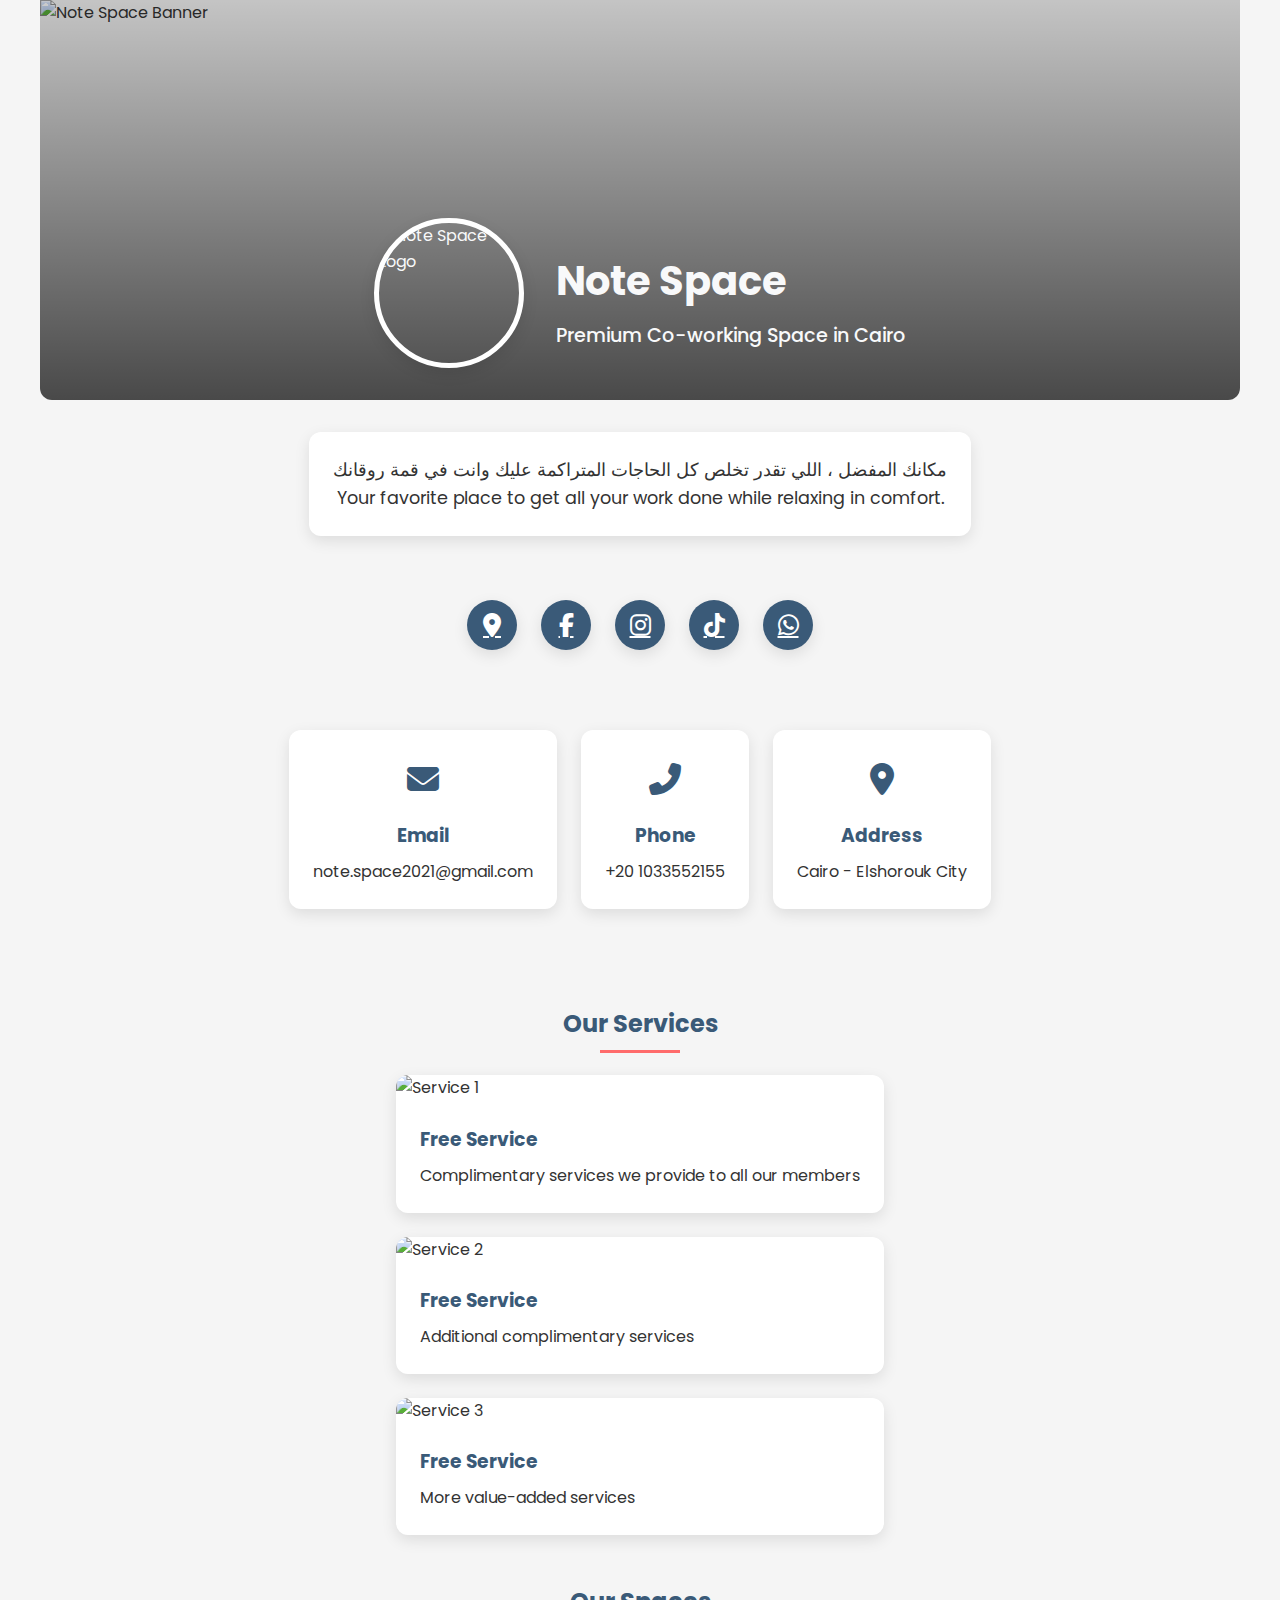
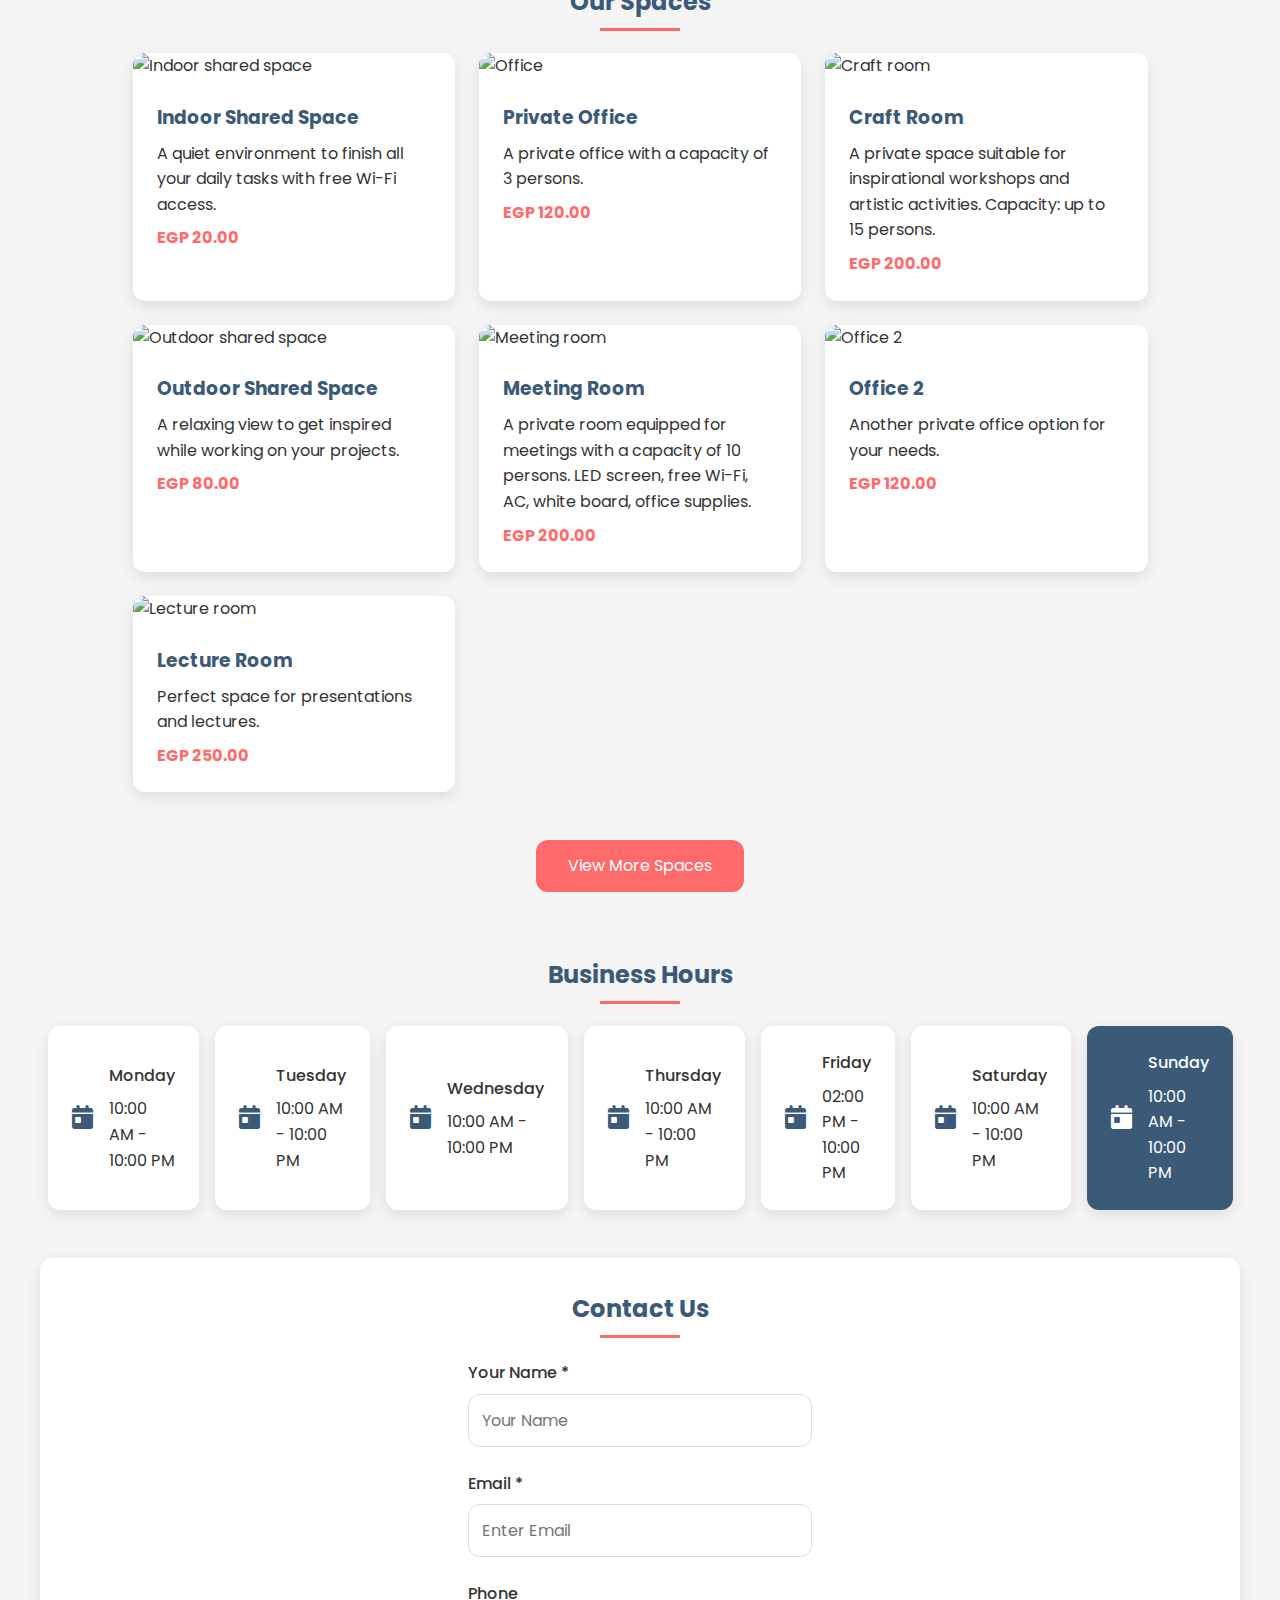
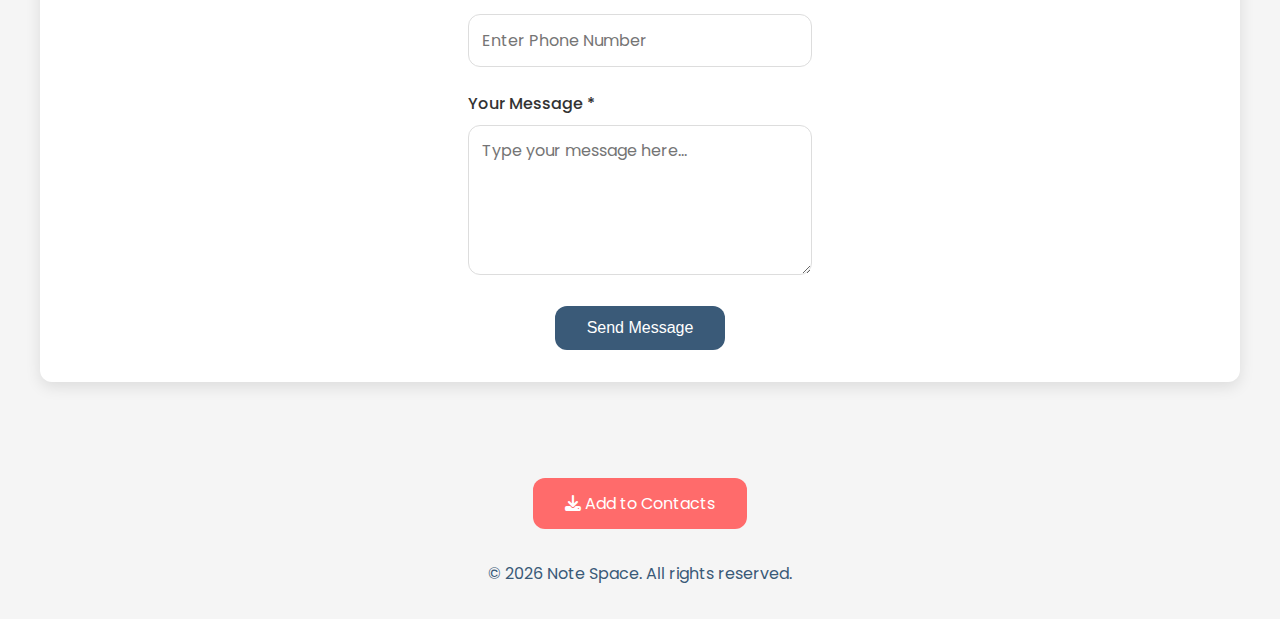
==== index.html @ 67745256 "Add products page with responsive design and booking functionality" ====
<!DOCTYPE html>
<html lang="en">
<head>
    <meta charset="utf-8">
    <meta name="viewport" content="width=device-width, initial-scale=1.0">
    <meta name="csrf-token" content="DeSY5IfWsCiVueQMhfGrxFfpyGuadZwdby6TK9xe">
    <meta property="og:image" content="https://bluetags.me/uploads/vcards/covers/11319/Screenshot_20230814_162445_Facebook.jpg">
    <title>Note Space | Premium Co-working Space in Cairo</title>
    
    <!-- PWA -->
    <meta name="theme-color" content="#3a5a78">
    <link rel="apple-touch-icon" href="https://bluetags.me/logo.png">
    <link rel="manifest" href="https://bluetags.me/pwa/1.json">
    
    <!-- Font Awesome -->
    <link rel="stylesheet" href="https://cdnjs.cloudflare.com/ajax/libs/font-awesome/6.4.0/css/all.min.css">
    
    <!-- Google Fonts -->
    <link rel="preconnect" href="https://fonts.googleapis.com">
    <link rel="preconnect" href="https://fonts.gstatic.com" crossorigin>
    <link href="https://fonts.googleapis.com/css2?family=Poppins:wght@400;500;600;700&family=Roboto:wght@400;500&display=swap" rel="stylesheet">
    
    <!-- Favicon -->
    <link rel="icon" href="https://bluetags.me/uploads/settings/8/favicon-16x16.png" type="image/png">
    
    <style>
        :root {
            --primary-color: #3a5a78;
            --secondary-color: #f8f9fa;
            --accent-color: #ff6b6b;
            --text-color: #333;
            --light-text: #f8f9fa;
            --dark-text: #212529;
            --border-radius: 12px;
            --box-shadow: 0 5px 15px rgba(0, 0, 0, 0.1);
            --transition: all 0.3s ease;
        }
        
        * {
            margin: 0;
            padding: 0;
            box-sizing: border-box;
        }
        
        body {
            font-family: 'Poppins', sans-serif;
            color: var(--text-color);
            background-color: #f5f5f5;
            line-height: 1.6;
            display: flex;
            justify-content: center;
            align-items: center;
            margin: 0;
            padding: 0;
        }

        /* Center all sections */
        .container {
            display: flex;
            flex-direction: column;
            align-items: center;
            justify-content: center;
            width: 100%;
        }
        
        .container {
            max-width: 1200px;
            margin: 0 auto;
            padding: 0 15px;
        }
        
        /* Header Section */
        .header {
            position: relative;
            width: 100%;
            height: 400px;
            overflow: hidden;
            border-radius: 0 0 var(--border-radius) var(--border-radius);
        }
        
        .banner-image {
            width: 100%;
            height: 100%;
            object-fit: cover;
            object-position: center;
        }
        
        .overlay {
            position: absolute;
            top: 0;
            left: 0;
            width: 100%;
            height: 100%;
            background: linear-gradient(to bottom, rgba(0,0,0,0.2), rgba(0,0,0,0.7));
            display: flex;
            flex-direction: column;
            justify-content: flex-end;
            padding: 2rem;
            color: var(--light-text);
        }
        
        .profile-section {
            display: flex;
            align-items: flex-end;
            gap: 2rem;
            margin-top: -80px;
        }
        
        .profile-image {
            width: 150px;
            height: 150px;
            border-radius: 50%;
            border: 5px solid white;
            object-fit: cover;
            box-shadow: var(--box-shadow);
        }
        
        .profile-info {
            flex: 1;
        }
        
        .profile-info h1 {
            font-size: 2.5rem;
            margin-bottom: 0.5rem;
            font-weight: 700;
        }
        
        .profile-info .tagline {
            font-size: 1.2rem;
            margin-bottom: 1rem;
            font-weight: 500;
        }
        
        .description {
            max-width: 800px;
            margin: 2rem auto;
            padding: 1.5rem;
            background-color: white;
            border-radius: var(--border-radius);
            box-shadow: var(--box-shadow);
            text-align: center;
            font-size: 1.1rem;
        }
        
        /* Social Links */
        .social-links {
            display: flex;
            justify-content: center;
            gap: 1.5rem;
            margin: 2rem 0;
        }
        
        .social-link {
            width: 50px;
            height: 50px;
            border-radius: 50%;
            background-color: var(--primary-color);
            color: white;
            display: flex;
            align-items: center;
            justify-content: center;
            font-size: 1.5rem;
            transition: var(--transition);
            box-shadow: var(--box-shadow);
        }
        
        .social-link:hover {
            transform: translateY(-5px);
            background-color: var(--accent-color);
        }
        
        /* Contact Info */
        .contact-info {
            display: flex;
            grid-template-columns: repeat(auto-fit, minmax(250px, 1fr));
            gap: 1.5rem;
            margin: 3rem 0;
        }
        
        .contact-card {
            background-color: white;
            border-radius: var(--border-radius);
            padding: 1.5rem;
            text-align: center;
            box-shadow: var(--box-shadow);
            transition: var(--transition);
        }
        
        .contact-card:hover {
            transform: translateY(-5px);
        }
        
        .contact-icon {
            font-size: 2rem;
            color: var(--primary-color);
            margin-bottom: 1rem;
        }
        
        .contact-card h3 {
            margin-bottom: 0.5rem;
            color: var(--primary-color);
        }
        
        .contact-card a {
            color: var(--text-color);
            text-decoration: none;
            transition: var(--transition);
        }
        
        .contact-card a:hover {
            color: var(--accent-color);
        }
        
        /* QR Code */
        .qr-section {
            text-align: center;
            margin: 3rem 0;
        }
        
        .qr-section h2 {
            margin-bottom: 1.5rem;
            color: var(--primary-color);
            position: relative;
            display: inline-block;
        }
        
        .qr-section h2::after {
            content: '';
            position: absolute;
            bottom: -10px;
            left: 50%;
            transform: translateX(-50%);
            width: 80px;
            height: 3px;
            background-color: var(--accent-color);
        }
        
        .qr-card {
            background-color: white;
            border-radius: var(--border-radius);
            padding: 2rem;
            display: inline-block;
            box-shadow: var(--box-shadow);
            position: relative;
        }
        
        .qr-profile {
            width: 80px;
            height: 80px;
            border-radius: 50%;
            border: 3px solid white;
            object-fit: cover;
            position: absolute;
            top: -40px;
            left: 50%;
            transform: translateX(-50%);
            box-shadow: var(--box-shadow);
        }
        
        .qr-code {
            width: 150px;
            height: 150px;
            margin-top: 2rem;
        }
        
        /* Services Section */
        .services-section {
            margin: 3rem 0;
        }
        
        .section-title {
            text-align: center;
            margin-bottom: 2rem;
            color: var(--primary-color);
            position: relative;
        }
        
        .section-title::after {
            content: '';
            position: absolute;
            bottom: -10px;
            left: 50%;
            transform: translateX(-50%);
            width: 80px;
            height: 3px;
            background-color: var(--accent-color);
        }
        
        .services-grid {
            display: grid;
            grid-template-columns: repeat(auto-fit, minmax(300px, 1fr));
            gap: 1.5rem;
        }
        
        .service-card {
            background-color: white;
            border-radius: var(--border-radius);
            overflow: hidden;
            box-shadow: var(--box-shadow);
            transition: var(--transition);
        }
        
        .service-card:hover {
            transform: translateY(-5px);
        }
        
        .service-image {
            width: 100%;
            height: 200px;
            object-fit: cover;
        }
        
        .service-content {
            padding: 1.5rem;
        }
        
        .service-content h3 {
            margin-bottom: 0.5rem;
            color: var(--primary-color);
        }
        
        /* Products Section */
        .products-section {
            margin: 3rem 0;
        }
        
        .products-grid {
            display: grid;
            grid-template-columns: repeat(auto-fit, minmax(280px, 1fr));
            gap: 1.5rem;
        }
        
        .product-card {
            background-color: white;
            border-radius: var(--border-radius);
            overflow: hidden;
            box-shadow: var(--box-shadow);
            transition: var(--transition);
        }
        
        .product-card:hover {
            transform: translateY(-5px);
        }
        
        .product-image {
            width: 100%;
            height: 200px;
            object-fit: cover;
        }
        
        .product-content {
            padding: 1.5rem;
        }
        
        .product-content h3 {
            margin-bottom: 0.5rem;
            color: var(--primary-color);
        }
        
        .product-price {
            font-weight: bold;
            color: var(--accent-color);
            margin-top: 0.5rem;
        }
        
        /* Business Hours */
        .hours-section {
            margin: 3rem 0;
        }
        
        .hours-grid {
            display: flex;
            grid-template-columns: repeat(auto-fit, minmax(250px, 1fr));
            gap: 1rem;
        }
        
        .hour-card {
            background-color: white;
            border-radius: var(--border-radius);
            padding: 1.5rem;
            display: flex;
            align-items: center;
            box-shadow: var(--box-shadow);
        }
        
        .hour-card.today {
            background-color: var(--primary-color);
            color: white;
        }
        
        .hour-card.today .hour-icon {
            color: white;
        }
        
        .hour-icon {
            font-size: 1.5rem;
            color: var(--primary-color);
            margin-right: 1rem;
        }
        
        .hour-info {
            flex: 1;
        }
        
        .hour-day {
            font-weight: 500;
            margin-bottom: 0.5rem;
        }
        
        /* Contact Form */
        .contact-form-section {
            margin: 3rem 0;
            background-color: white;
            border-radius: var(--border-radius);
            padding: 2rem;
            box-shadow: var(--box-shadow);
        }
        
        .form-group {
            margin-bottom: 1.5rem;
        }
        
        .form-group label {
            display: block;
            margin-bottom: 0.5rem;
            font-weight: 500;
        }
        
        .form-group input,
        .form-group textarea {
            width: 100%;
            padding: 0.8rem;
            border: 1px solid #ddd;
            border-radius: var(--border-radius);
            font-family: inherit;
            font-size: 1rem;
        }
        
        .form-group textarea {
            min-height: 150px;
            resize: vertical;
        }
        
        .submit-btn {
            background-color: var(--primary-color);
            color: white;
            border: none;
            padding: 0.8rem 2rem;
            border-radius: var(--border-radius);
            font-size: 1rem;
            cursor: pointer;
            transition: var(--transition);
            display: block;
            margin: 0 auto;
        }
        
        .submit-btn:hover {
            background-color: var(--accent-color);
        }
        
        /* Footer */
        .footer {
            color: var(--primary-color);
            width: 100%;
            padding: 2rem 0;
            text-align: center;
            margin-top: 3rem;
        }
        
        .add-contact-btn {
            background-color: var(--accent-color);
            color: white;
            border: none;
            padding: 0.8rem 2rem;
            border-radius: var(--border-radius);
            font-size: 1rem;
            cursor: pointer;
            transition: var(--transition);
            display: inline-block;
            margin: 1rem 0;
            text-decoration: none;
        }
        
        .add-contact-btn:hover {
            background-color: #ff5252;
        }
        
        /* Responsive Adjustments */
        @media (max-width: 992px) {
            .profile-section {
                flex-direction: column;
                display: grid;
                align-items: center;
                text-align: center;
                margin-top: -120px;
            }
            
            .profile-image {
                width: 120px;
                height: 120px;
            }
            
            .profile-info h1 {
                font-size: 2rem;
            }

            .services-grid, .products-grid, .hours-grid {
                grid-template-columns: 1fr;
                display: grid;
            }
        }
        
        @media (max-width: 768px) {
            .header {
                height: 300px;
            }
            
            .contact-info {
                grid-template-columns: 1fr;
                display: grid;
            }
            
            .services-grid, .products-grid, .hours-grid {
                grid-template-columns: 1fr;
                display: grid;
            }
        }
        
        @media (max-width: 576px) {
            .header {
                height: 250px;
            }
            
            .profile-info h1 {
                font-size: 1.8rem;
            }
            
            .profile-info .tagline {
                font-size: 1rem;
            }
            
            .social-links {
                gap: 1rem;
            }
            
            .social-link {
                width: 40px;
                height: 40px;
                font-size: 1.2rem;
            }

            .services-grid, .products-grid, .hours-grid {
                grid-template-columns: 1fr;
                display: grid;
            }
        }
    </style>
</head>

<body>
    <div class="wrapper">
        <!-- Header with Banner and Profile -->
        <header class="header">
            <img src="https://bluetags.me/uploads/vcards/covers/11319/Screenshot_20230814_162445_Facebook.jpg" alt="Note Space Banner" class="banner-image">
            <div class="overlay">
                <div class="container">
                    <div class="profile-section">
                        <img src="https://bluetags.me/uploads/vcards/profiles/11460/Picsart_23-08-14_19-00-14-476.png" alt="Note Space Logo" class="profile-image">
                        <div class="profile-info">
                            <h1>Note Space</h1>
                            <p class="tagline">Premium Co-working Space in Cairo</p>
                        </div>
                    </div>
                </div>
            </div>
        </header>
        
        <!-- Description -->
        <section class="container">
            <div class="description">
                <p>مكانك المفضل ، اللي تقدر تخلص كل الحاجات المتراكمة عليك وانت في قمة روقانك</p>
                <p>Your favorite place to get all your work done while relaxing in comfort.</p>
            </div>
        </section>
        
        <!-- Social Links -->
        <section class="container">
            <div class="social-links">
                <a href="https://maps.app.goo.gl/vZVM6SPCNaQdVhwq7" target="_blank" class="social-link" title="Location">
                    <i class="fas fa-map-marker-alt"></i>
                </a>
                <a href="https://www.facebook.com/notespace1?mibextid=ZbWKwL" target="_blank" class="social-link" title="Facebook">
                    <i class="fab fa-facebook-f"></i>
                </a>
                <a href="https://instagram.com/notespace2022?igshid=NjIwNzIyMDk2Mg==" target="_blank" class="social-link" title="Instagram">
                    <i class="fab fa-instagram"></i>
                </a>
                <a href="https://www.tiktok.com/@note.space2022?_t=ZS-8uPWfHV4y0e&_r=1" target="_blank" class="social-link" title="TikTok">
                    <i class="fab fa-tiktok"></i>
                </a>
                <a href="https://wa.me/c/201033552155" target="_blank" class="social-link" title="WhatsApp">
                    <i class="fab fa-whatsapp"></i>
                </a>
            </div>
        </section>
        
        <!-- Contact Information -->
        <section class="container">
            <div class="contact-info">
                <div class="contact-card">
                    <div class="contact-icon">
                        <i class="fas fa-envelope"></i>
                    </div>
                    <h3>Email</h3>
                    <a href="mailto:note.space2021@gmail.com">note.space2021@gmail.com</a>
                </div>
                
                <div class="contact-card">
                    <div class="contact-icon">
                        <i class="fas fa-phone-alt"></i>
                    </div>
                    <h3>Phone</h3>
                    <a href="tel:+201033552155">+20 1033552155</a>
                </div>
                
                <div class="contact-card">
                    <div class="contact-icon">
                        <i class="fas fa-map-marker-alt"></i>
                    </div>
                    <h3>Address</h3>
                    <p>Cairo - Elshorouk City</p>
                </div>
            </div>
        </section>
        
        <!-- Services -->
        <section class="container services-section">
            <h2 class="section-title">Our Services</h2>
            <div class="services-grid">
                <div class="service-card">
                    <img src="https://bluetags.me/uploads/vcards/services/11750/Picsart_23-08-19_13-40-32-075~2.jpg" alt="Service 1" class="service-image">
                    <div class="service-content">
                        <h3>Free Service</h3>
                        <p>Complimentary services we provide to all our members</p>
                    </div>
                </div>
                
                <div class="service-card">
                    <img src="https://bluetags.me/uploads/vcards/services/11749/Picsart_23-08-19_13-40-50-872~2.jpg" alt="Service 2" class="service-image">
                    <div class="service-content">
                        <h3>Free Service</h3>
                        <p>Additional complimentary services</p>
                    </div>
                </div>
                
                <div class="service-card">
                    <img src="https://bluetags.me/uploads/vcards/services/11748/Picsart_23-08-19_13-41-37-071.jpg" alt="Service 3" class="service-image">
                    <div class="service-content">
                        <h3>Free Service</h3>
                        <p>More value-added services</p>
                    </div>
                </div>
            </div>
        </section>
        
        <!-- Products -->
        <section class="container products-section">
            <h2 class="section-title">Our Spaces</h2>
            <div class="products-grid">
                <div class="product-card">
                    <img src="https://bluetags.me/uploads/vcards/products/55562/IMG-20250112-WA0029.jpg" alt="Indoor shared space" class="product-image">
                    <div class="product-content">
                        <h3>Indoor Shared Space</h3>
                        <p>A quiet environment to finish all your daily tasks with free Wi-Fi access.</p>
                        <p class="product-price">EGP 20.00</p>
                    </div>
                </div>
                
                <div class="product-card">
                    <img src="https://bluetags.me/uploads/vcards/products/55563/IMG-20250115-WA0017.jpg" alt="Office" class="product-image">
                    <div class="product-content">
                        <h3>Private Office</h3>
                        <p>A private office with a capacity of 3 persons.</p>
                        <p class="product-price">EGP 120.00</p>
                    </div>
                </div>
                
                <div class="product-card">
                    <img src="https://bluetags.me/uploads/vcards/products/55564/20250115_233235.jpg" alt="Craft room" class="product-image">
                    <div class="product-content">
                        <h3>Craft Room</h3>
                        <p>A private space suitable for inspirational workshops and artistic activities. Capacity: up to 15 persons.</p>
                        <p class="product-price">EGP 200.00</p>
                    </div>
                </div>
                
                <div class="product-card">
                    <img src="https://bluetags.me/uploads/vcards/products/55565/20250108_162355.jpg" alt="Outdoor shared space" class="product-image">
                    <div class="product-content">
                        <h3>Outdoor Shared Space</h3>
                        <p>A relaxing view to get inspired while working on your projects.</p>
                        <p class="product-price">EGP 80.00</p>
                    </div>
                </div>
                
                <div class="product-card">
                    <img src="https://bluetags.me/uploads/vcards/products/55566/20250108_161612.jpg" alt="Meeting room" class="product-image">
                    <div class="product-content">
                        <h3>Meeting Room</h3>
                        <p>A private room equipped for meetings with a capacity of 10 persons. LED screen, free Wi-Fi, AC, white board, office supplies.</p>
                        <p class="product-price">EGP 200.00</p>
                    </div>
                </div>
                
                <div class="product-card">
                    <img src="https://bluetags.me/uploads/vcards/products/55567/IMG-20250112-WA0023.jpg" alt="Office 2" class="product-image">
                    <div class="product-content">
                        <h3>Office 2</h3>
                        <p>Another private office option for your needs.</p>
                        <p class="product-price">EGP 120.00</p>
                    </div>
                </div>
                
                <div class="product-card">
                    <img src="https://bluetags.me/uploads/vcards/products/55568/20250108_161552.jpg" alt="Lecture room" class="product-image">
                    <div class="product-content">
                        <h3>Lecture Room</h3>
                        <p>Perfect space for presentations and lectures.</p>
                        <p class="product-price">EGP 250.00</p>
                    </div>
                </div>
            </div>
            
            <div style="text-align: center; margin-top: 2rem;">
                <a href="https://bluetags.me/products/2792/9A167B9" class="add-contact-btn">View More Spaces</a>
            </div>
        </section>
        
        <!-- Business Hours -->
        <section class="container hours-section">
            <h2 class="section-title">Business Hours</h2>
            <div class="hours-grid">
                <div class="hour-card">
                    <div class="hour-icon">
                        <i class="fas fa-calendar-day"></i>
                    </div>
                    <div class="hour-info">
                        <div class="hour-day">Monday</div>
                        <div class="hour-time">10:00 AM - 10:00 PM</div>
                    </div>
                </div>
                
                <div class="hour-card">
                    <div class="hour-icon">
                        <i class="fas fa-calendar-day"></i>
                    </div>
                    <div class="hour-info">
                        <div class="hour-day">Tuesday</div>
                        <div class="hour-time">10:00 AM - 10:00 PM</div>
                    </div>
                </div>
                
                <div class="hour-card">
                    <div class="hour-icon">
                        <i class="fas fa-calendar-day"></i>
                    </div>
                    <div class="hour-info">
                        <div class="hour-day">Wednesday</div>
                        <div class="hour-time">10:00 AM - 10:00 PM</div>
                    </div>
                </div>
                
                <div class="hour-card">
                    <div class="hour-icon">
                        <i class="fas fa-calendar-day"></i>
                    </div>
                    <div class="hour-info">
                        <div class="hour-day">Thursday</div>
                        <div class="hour-time">10:00 AM - 10:00 PM</div>
                    </div>
                </div>
                
                <div class="hour-card today">
                    <div class="hour-icon">
                        <i class="fas fa-calendar-day"></i>
                    </div>
                    <div class="hour-info">
                        <div class="hour-day">Friday</div>
                        <div class="hour-time">02:00 PM - 10:00 PM</div>
                    </div>
                </div>
                
                <div class="hour-card">
                    <div class="hour-icon">
                        <i class="fas fa-calendar-day"></i>
                    </div>
                    <div class="hour-info">
                        <div class="hour-day">Saturday</div>
                        <div class="hour-time">10:00 AM - 10:00 PM</div>
                    </div>
                </div>
                
                <div class="hour-card">
                    <div class="hour-icon">
                        <i class="fas fa-calendar-day"></i>
                    </div>
                    <div class="hour-info">
                        <div class="hour-day">Sunday</div>
                        <div class="hour-time">10:00 AM - 10:00 PM</div>
                    </div>
                </div>
            </div>
        </section>
        
        <!-- Contact Form -->
        <section class="container contact-form-section">
            <h2 class="section-title">Contact Us</h2>
            <form id="enquiryForm">
                <input type="hidden" name="_token" value="DeSY5IfWsCiVueQMhfGrxFfpyGuadZwdby6TK9xe">
                <div id="enquiryError" class="alert alert-danger d-none"></div>
                
                <div class="form-group">
                    <label for="name">Your Name <span class="text-danger">*</span></label>
                    <input type="text" name="name" id="name" placeholder="Your Name" required>
                </div>
                
                <div class="form-group">
                    <label for="email">Email <span class="text-danger">*</span></label>
                    <input type="email" name="email" id="email" placeholder="Enter Email" required>
                </div>
                
                <div class="form-group">
                    <label for="phone">Phone</label>
                    <input type="tel" name="phone" id="phone" placeholder="Enter Phone Number">
                </div>
                
                <div class="form-group">
                    <label for="message">Your Message <span class="text-danger">*</span></label>
                    <textarea name="message" id="message" placeholder="Type your message here..." required></textarea>
                </div>
                
                <button type="submit" class="submit-btn">Send Message</button>
            </form>
        </section>
        
        <!-- Footer -->
        <footer class="footer">
            <div class="container">
                <a href="https://bluetags.me/add-contact/2792" class="add-contact-btn">
                    <i class="fas fa-download"></i> Add to Contacts
                </a>
                <p style="margin-top: 1rem;">© <span id="currentYear"></span> Note Space. All rights reserved.</p>
                <script>
                    document.getElementById('currentYear').textContent = new Date().getFullYear();
                </script>
            </div>
        </footer>
    </div>

    <!-- JavaScript -->
    <script src="https://cdnjs.cloudflare.com/ajax/libs/jquery/3.6.0/jquery.min.js"></script>
    <script src="https://cdn.jsdelivr.net/npm/bootstrap@5.1.3/dist/js/bootstrap.bundle.min.js"></script>
    <script>
        // Smooth scrolling for anchor links
        document.querySelectorAll('a[href^="#"]').forEach(anchor => {
            anchor.addEventListener('click', function (e) {
                e.preventDefault();
                document.querySelector(this.getAttribute('href')).scrollIntoView({
                    behavior: 'smooth'
                });
            });
        });
        
        // Form submission
        document.getElementById('enquiryForm').addEventListener('submit', function(e) {
            e.preventDefault();
            // Add your form submission logic here
            alert('Thank you for your message! We will get back to you soon.');
            this.reset();
        });
        
        // Highlight current day in business hours
        const days = ['Sunday', 'Monday', 'Tuesday', 'Wednesday', 'Thursday', 'Friday', 'Saturday'];
        const today = new Date().getDay();
        const todayName = days[today];
        
        document.querySelectorAll('.hour-card').forEach(card => {
            if (card.querySelector('.hour-day').textContent === todayName) {
                card.classList.add('today');
            } else {
                card.classList.remove('today');
            }
        });
        
        // QR code download functionality
        document.getElementById('qr-code-btn').addEventListener('click', function() {
            const svg = document.querySelector('.qr-code svg');
            const serializer = new XMLSerializer();
            const svgStr = serializer.serializeToString(svg);
            
            const canvas = document.createElement('canvas');
            const ctx = canvas.getContext('2d');
            const img = new Image();
            
            img.onload = function() {
                canvas.width = img.width;
                canvas.height = img.height;
                ctx.drawImage(img, 0, 0);
                const pngFile = canvas.toDataURL('image/png');
                const downloadLink = document.createElement('a');
                downloadLink.download = 'NoteSpace_QRCode.png';
                downloadLink.href = pngFile;
                downloadLink.click();
            };
            
            img.src = 'data:image/svg+xml;base64,' + btoa(unescape(encodeURIComponent(svgStr)));
        });
    </script>
    <script>
        let isEdit = false;
        let password = "";
        let passwordUrl = "https://bluetags.me/vcard/2792/check-password";
        let enquiryUrl = "https://bluetags.me/vcard/2792/enquiry/store?alias=9A167B9";
        let appointmentUrl = "https://bluetags.me/vcard/2792/appointment/store?alias=9A167B9";
        let slotUrl = "https://bluetags.me/session-time/9A167B9";
        let appUrl = "https://bluetags.me";
        let vcardId = 2792;
        let vcardAlias = "9A167B9";
        let languageChange = "https://bluetags.me/language";
        let paypalUrl = "https://bluetags.me/admin/paypal-onboard";
        let lang = "en";
        let userDateFormate = "1";
        let userlanguage = "English";
    </script>
    <script>
        const qrCodeEight = document.getElementById("qr-code-eight");
        const svg = qrCodeEight.querySelector("svg");
        const blob = new Blob([svg.outerHTML], {
            type: 'image/svg+xml'
        });
        const url = URL.createObjectURL(blob);
        const image = document.createElement('img');
        image.src = url;
        image.addEventListener('load', () => {
            const canvas = document.createElement('canvas');
            canvas.width = canvas.height = 200;
            const context = canvas.getContext('2d');
            context.drawImage(image, 0, 0, canvas.width, canvas.height);
            const link = document.getElementById('qr-code-btn');
            link.href = canvas.toDataURL();
            URL.revokeObjectURL(url);
        });
    </script>
    <script type="text/javascript">
        const Ziggy = {
            "url": "https://bluetags.me",
            "port": null,
            "defaults": {},
            "routes": {
                // ...existing routes...
            }
        };

        !function(t, r) {
            // ...existing Ziggy logic...
        }(this, function() {
            // ...existing Ziggy logic...
        });
    </script>
    <script src="messages.js"></script>
    <script src="assets/js/custom/helpers.js%3Fid=5618b56aa372a0595d29c11d4120b071"></script>
    <script src="assets/js/custom/custom.js%3Fid=14fb898739fceaf85aa5e10bea335616"></script>
    <script src="assets/js/vcards/vcard-view.js%3Fid=440940318ca3dade9ef66a37a4039843"></script>
    <script src="assets/js/lightbox.js%3Fid=669068e5c699f140a7d6efa6177837b1"></script>
    <script src="sw.js"></script>
    <script>
        if ("serviceWorker" in navigator) {
            navigator.serviceWorker.register("/sw.js").then(
                (registration) => {
                    console.log("Service worker registration succeeded:", registration);
                },
                (error) => {
                    console.error(`Service worker registration failed: ${error}`);
                },
            );
        } else {
            console.error("Service workers are not supported.");
        }
    </script>
    <script src="https://cdn.onesignal.com/sdks/OneSignalSDK.js" defer></script>
</body>
</html>
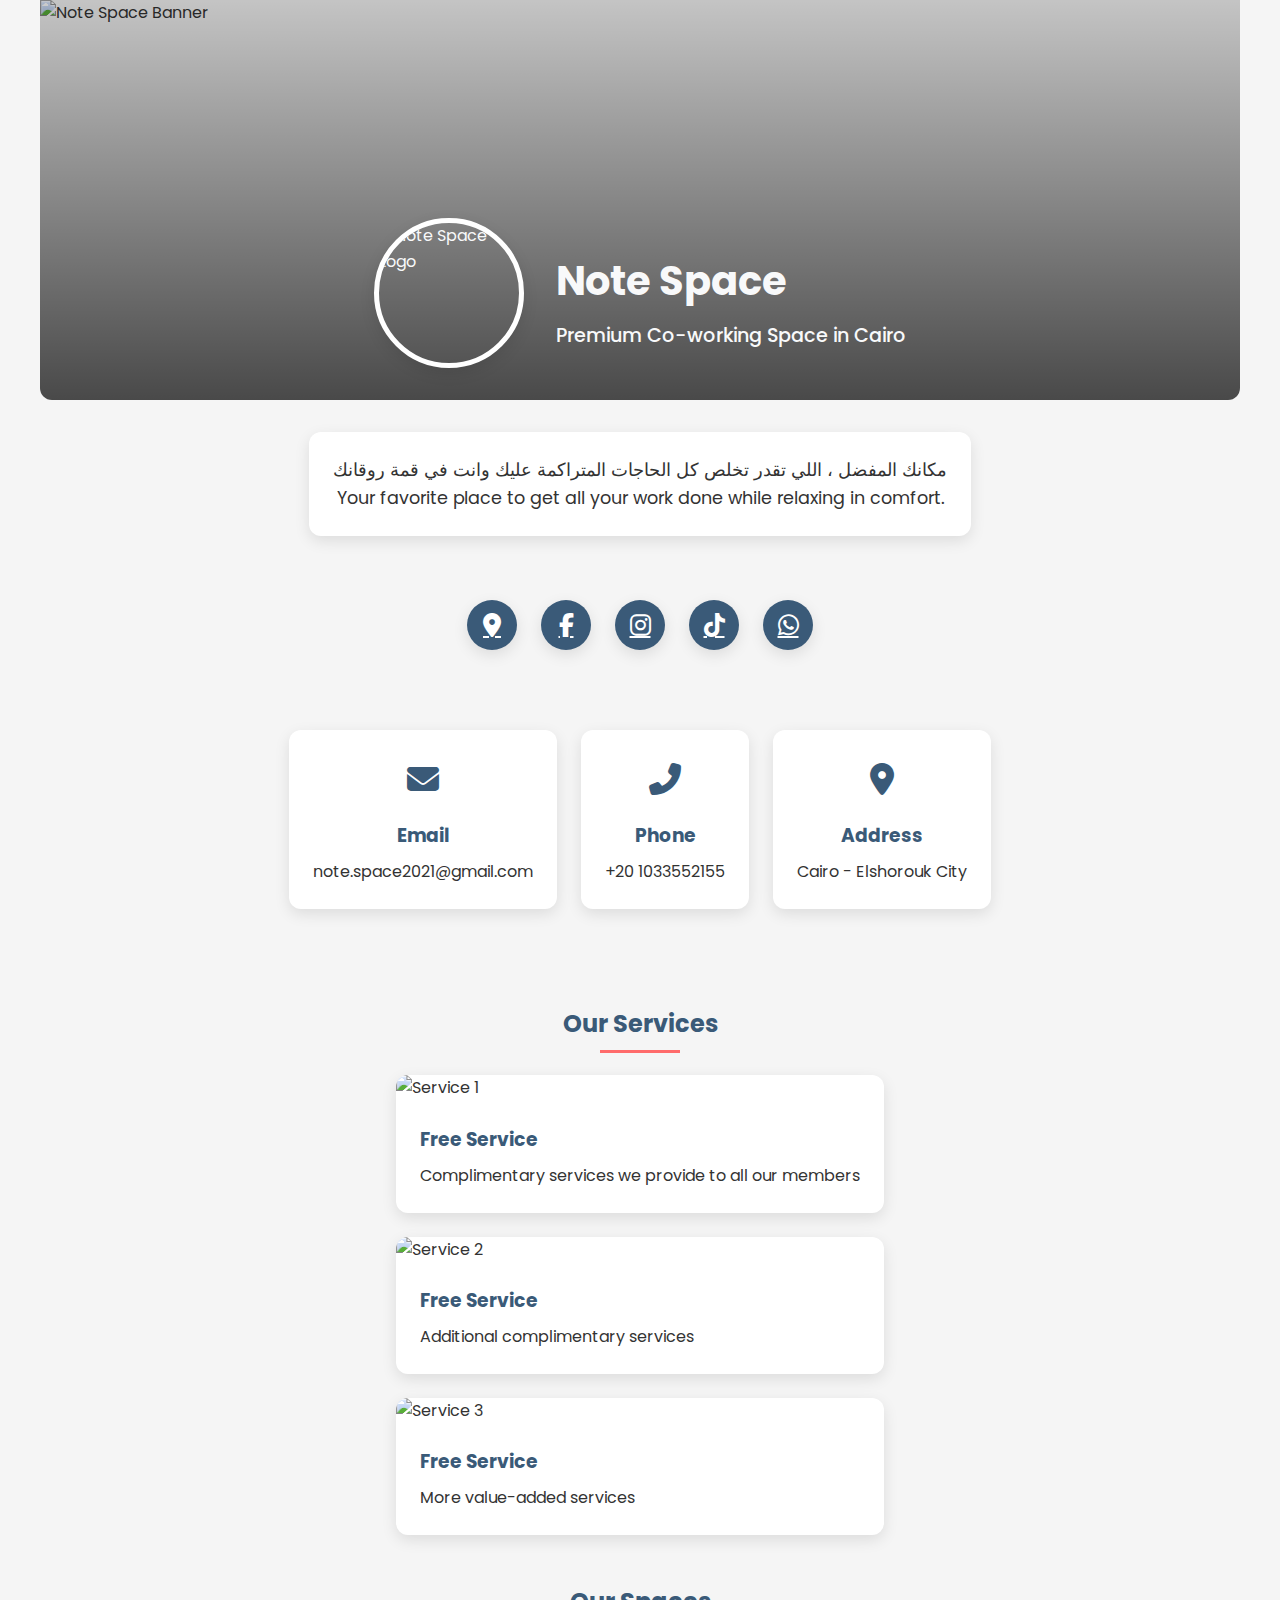
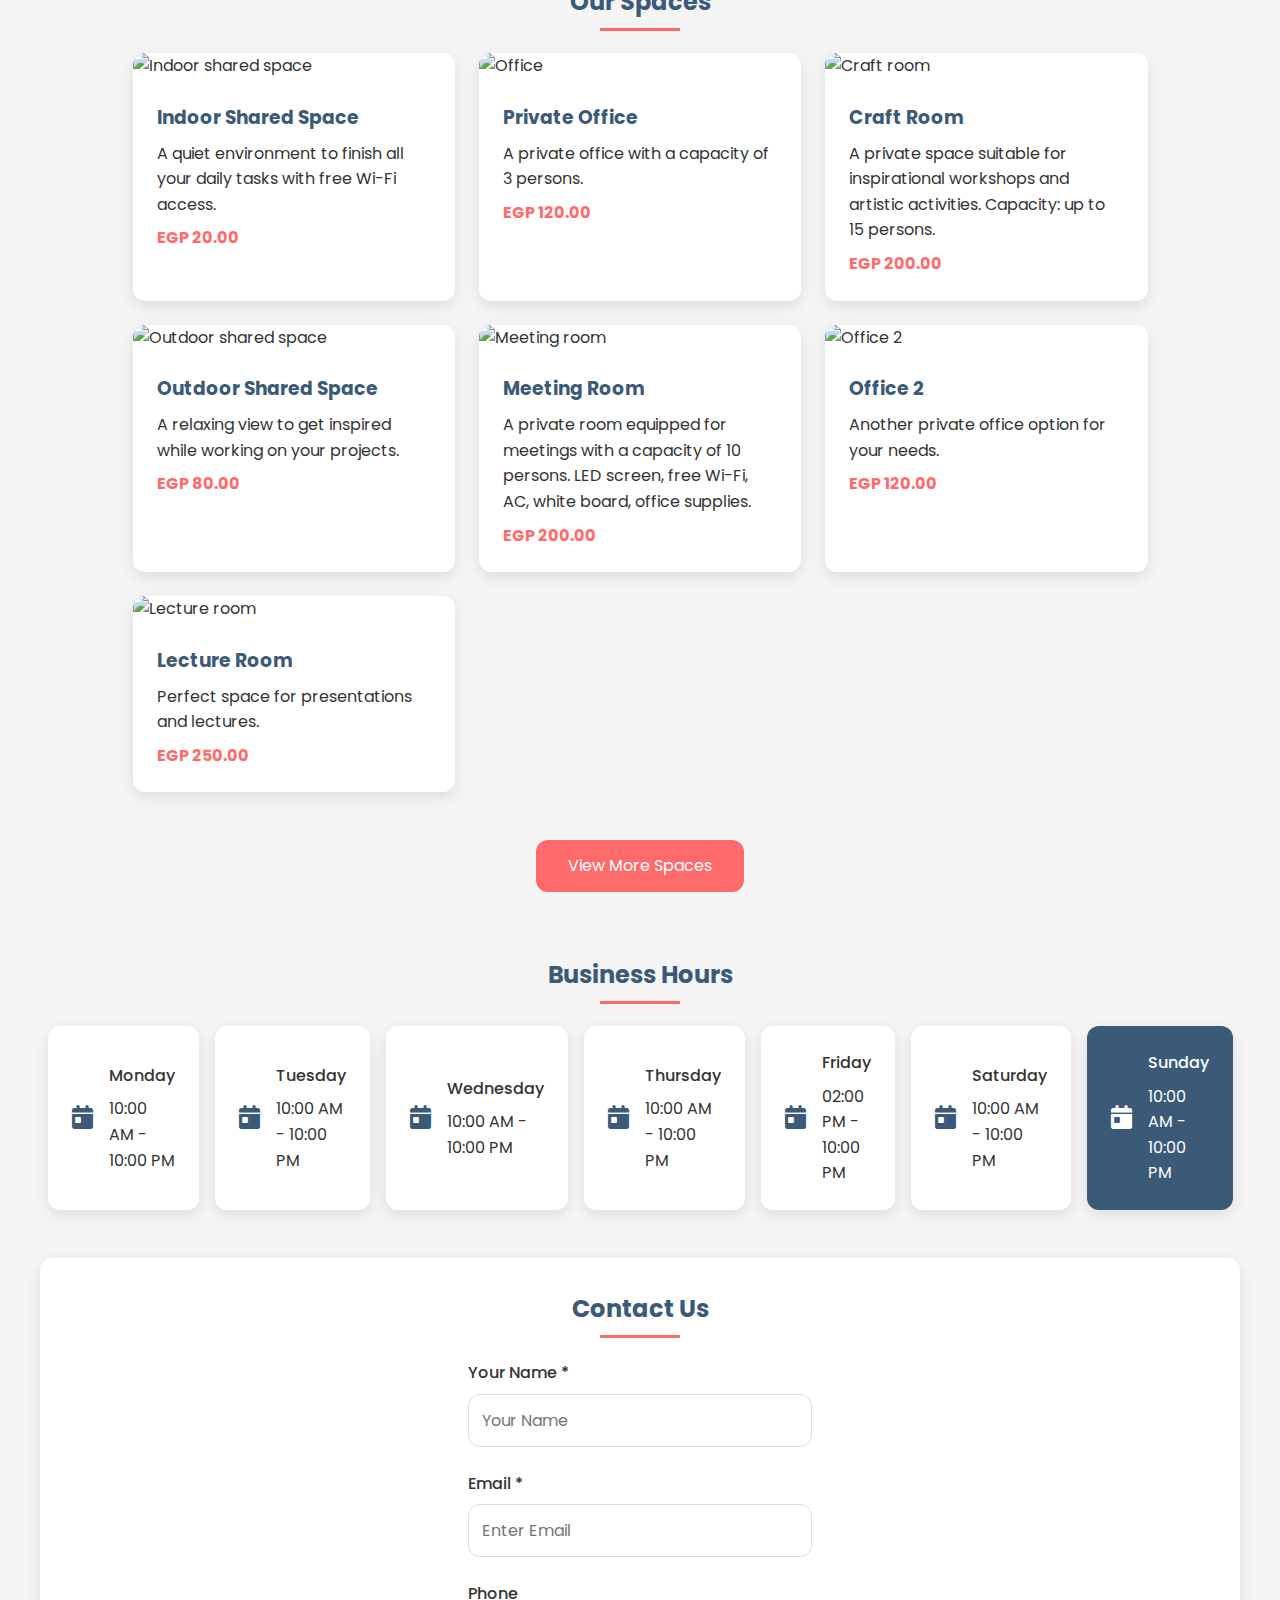
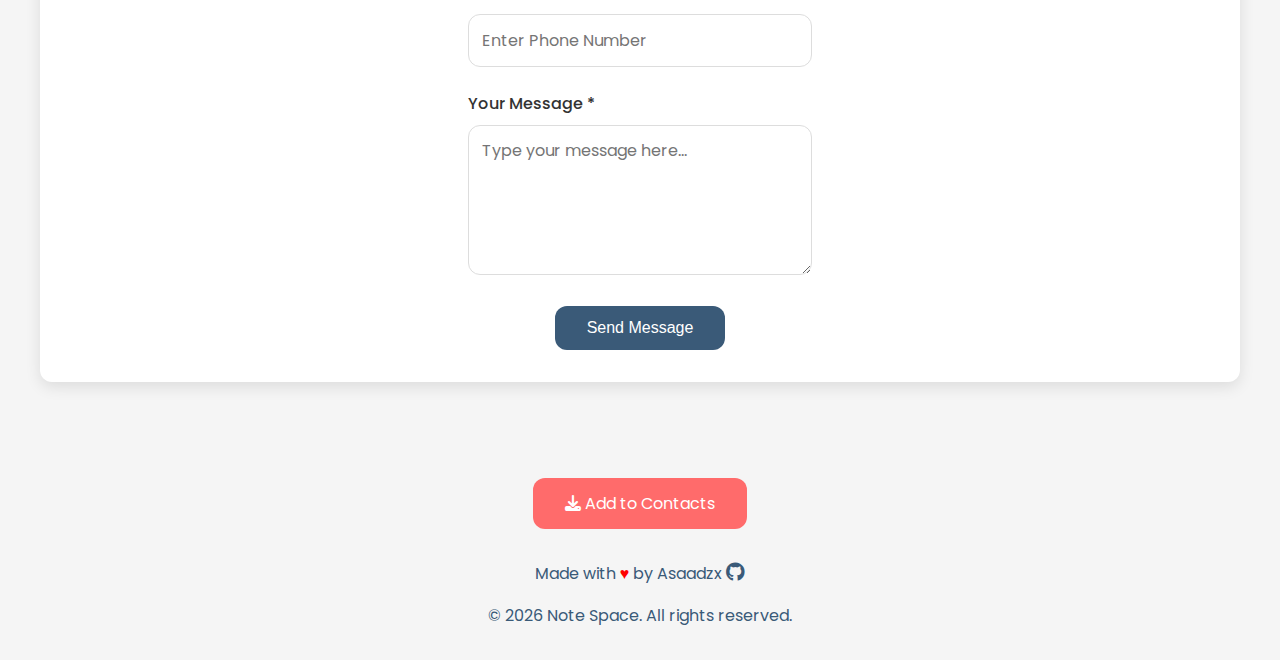
==== commit 43cfa5b7: "Implement feature X to enhance user experience and fix bug Y in module Z" ====
--- a/index.html
+++ b/index.html
@@ -732,7 +732,7 @@
             </div>
             
             <div style="text-align: center; margin-top: 2rem;">
-                <a href="https://bluetags.me/products/2792/9A167B9" class="add-contact-btn">View More Spaces</a>
+                <a href="/products/2792/products.html" class="add-contact-btn">View More Spaces</a>
             </div>
         </section>
         
@@ -849,6 +849,12 @@
                 <a href="https://bluetags.me/add-contact/2792" class="add-contact-btn">
                     <i class="fas fa-download"></i> Add to Contacts
                 </a>
+                <p style="margin-top: 1rem;">
+                    Made with <span style="color: red;">♥</span> by 
+                    <a href="https://github.com/Asaadzx" target="_blank" style="text-decoration: none; color: var(--primary-color);">
+                        Asaadzx <i class="fab fa-github" style="font-size: 1.2rem;"></i>
+                    </a>
+                </p>
                 <p style="margin-top: 1rem;">© <span id="currentYear"></span> Note Space. All rights reserved.</p>
                 <script>
                     document.getElementById('currentYear').textContent = new Date().getFullYear();
@@ -952,20 +958,9 @@
         });
     </script>
     <script type="text/javascript">
-        const Ziggy = {
-            "url": "https://bluetags.me",
-            "port": null,
-            "defaults": {},
-            "routes": {
-                // ...existing routes...
-            }
-        };
+        const Ziggy = {"url":"https:\/\/bluetags.me","port":null,"defaults":{},"routes":{"debugbar.openhandler":{"uri":"_debugbar\/open","methods":["GET","HEAD"]},"debugbar.clockwork":{"uri":"_debugbar\/clockwork\/{id}","methods":["GET","HEAD"]},"debugbar.assets.css":{"uri":"_debugbar\/assets\/stylesheets","methods":["GET","HEAD"]},"debugbar.assets.js":{"uri":"_debugbar\/assets\/javascript","methods":["GET","HEAD"]},"debugbar.cache.delete":{"uri":"_debugbar\/cache\/{key}\/{tags?}","methods":["DELETE"]},"sanctum.csrf-cookie":{"uri":"sanctum\/csrf-cookie","methods":["GET","HEAD"]},"livewire.update":{"uri":"livewire\/update","methods":["POST"]},"livewire.upload-file":{"uri":"livewire\/upload-file","methods":["POST"]},"livewire.preview-file":{"uri":"livewire\/preview-file\/{filename}","methods":["GET","HEAD"]},"log-viewer.hosts":{"uri":"log-viewer\/api\/hosts","methods":["GET","HEAD"]},"log-viewer.folders":{"uri":"log-viewer\/api\/folders","methods":["GET","HEAD"]},"log-viewer.folders.request-download":{"uri":"log-viewer\/api\/folders\/{folderIdentifier}\/download\/request","methods":["GET","HEAD"]},"log-viewer.folders.clear-cache":{"uri":"log-viewer\/api\/folders\/{folderIdentifier}\/clear-cache","methods":["POST"]},"log-viewer.folders.delete":{"uri":"log-viewer\/api\/folders\/{folderIdentifier}","methods":["DELETE"]},"log-viewer.files":{"uri":"log-viewer\/api\/files","methods":["GET","HEAD"]},"log-viewer.files.request-download":{"uri":"log-viewer\/api\/files\/{fileIdentifier}\/download\/request","methods":["GET","HEAD"]},"log-viewer.files.clear-cache":{"uri":"log-viewer\/api\/files\/{fileIdentifier}\/clear-cache","methods":["POST"]},"log-viewer.files.delete":{"uri":"log-viewer\/api\/files\/{fileIdentifier}","methods":["DELETE"]},"log-viewer.files.clear-cache-all":{"uri":"log-viewer\/api\/clear-cache-all","methods":["POST"]},"log-viewer.files.delete-multiple-files":{"uri":"log-viewer\/api\/delete-multiple-files","methods":["POST"]},"log-viewer.logs":{"uri":"log-viewer\/api\/logs","methods":["GET","HEAD"]},"log-viewer.folders.download":{"uri":"log-viewer\/api\/folders\/{folderIdentifier}\/download","methods":["GET","HEAD"]},"log-viewer.files.download":{"uri":"log-viewer\/api\/files\/{fileIdentifier}\/download","methods":["GET","HEAD"]},"log-viewer.index":{"uri":"log-viewer\/{view?}","methods":["GET","HEAD"],"wheres":{"view":"(.*)"}},"ignition.healthCheck":{"uri":"_ignition\/health-check","methods":["GET","HEAD"]},"ignition.executeSolution":{"uri":"_ignition\/execute-solution","methods":["POST"]},"ignition.updateConfig":{"uri":"_ignition\/update-config","methods":["POST"]},"stancl.tenancy.asset":{"uri":"tenancy\/assets\/{path?}","methods":["GET","HEAD"],"wheres":{"path":"(.*)"}},"installs":{"uri":"app\/install","methods":["GET","HEAD"]},"install_check":{"uri":"app\/install-check","methods":["POST"]},"database_import":{"uri":"app\/database-import","methods":["GET","HEAD"]},"saveWizard":{"uri":"app\/save-Wizard","methods":["POST"]},"account":{"uri":"app\/account","methods":["GET","HEAD"]},"saveAccount":{"uri":"app\/account-save","methods":["POST"]},"finish":{"uri":"app\/finish","methods":["GET","HEAD"]},"finishSave":{"uri":"app\/finish-save","methods":["GET","HEAD"]},"password.email":{"uri":"forgot-password","methods":["POST"]},"set.password":{"uri":"api\/password","methods":["POST"]},"password.reset":{"uri":"reset-password\/{token}","methods":["GET","HEAD"]},"home":{"uri":"\/","methods":["GET","HEAD"]},"social.login":{"uri":"login\/{provider}","methods":["GET","HEAD"]},"check.email":{"uri":"check-email\/{email}","methods":["GET","HEAD"]},"declineCookie":{"uri":"cookie","methods":["GET","HEAD"]},"terms.conditions":{"uri":"terms-conditions","methods":["GET","HEAD"]},"privacy.policy":{"uri":"privacy-policy","methods":["GET","HEAD"]},"email.sub":{"uri":"email-sub","methods":["POST"]},"vcard-templates":{"uri":"vcard-templates","methods":["GET","HEAD"]},"fornt-faq":{"uri":"faq","methods":["GET","HEAD"]},"profile.setting":{"uri":"profile\/edit","methods":["GET","HEAD"]},"mode.theme":{"uri":"mode","methods":["GET","HEAD"]},"update.profile.setting":{"uri":"profile\/update","methods":["PUT"]},"user.changePassword":{"uri":"change-user-password","methods":["PUT"]},"user.changeLanguage":{"uri":"change-user-language","methods":["PUT"]},"impersonate.leave":{"uri":"impersonate-leave","methods":["GET","HEAD"]},"payment-success":{"uri":"payment-success","methods":["GET","HEAD"]},"failed-payment":{"uri":"failed-payment","methods":["GET","HEAD"]},"dashboard.vcard.chart":{"uri":"admin\/dashboard-chart","methods":["GET","HEAD"]},"subscription.index":{"uri":"admin\/manage-subscription","methods":["GET","HEAD"]},"choose.payment.type":{"uri":"admin\/choose-payment-type\/{planId}\/{context?}\/{fromScreen?}","methods":["GET","HEAD"]},"purchase-subscription":{"uri":"admin\/purchase-subscription","methods":["POST"]},"subscription.upgrade":{"uri":"admin\/manage-subscription\/upgrade","methods":["GET","HEAD"]},"subscription.plan-zero":{"uri":"admin\/subscription-purchase\/{plan}\/plan-zero","methods":["POST"],"bindings":{"plan":"id"}},"subscription.manual":{"uri":"admin\/subscription-purchase\/{plan}\/manual","methods":["POST"]},"stripe.purchase":{"uri":"admin\/stripe\/subscription-purchase","methods":["POST"]},"paypal.init":{"uri":"admin\/paypal-onboard","methods":["GET","HEAD"]},"paypal.success":{"uri":"admin\/paypal-payment-success","methods":["GET","HEAD"]},"paypal.failed":{"uri":"admin\/paypal-payment-failed","methods":["GET","HEAD"]},"flutterwave.subscription":{"uri":"admin\/flutterwave-subscription","methods":["GET","HEAD"]},"flutterwave.subscription.success":{"uri":"admin\/flutterwave-subscription-success","methods":["GET","HEAD"]},"flutterwave.nfcOrder.success":{"uri":"admin\/flutterwave-nfcOrder-success","methods":["GET","HEAD"]},"paystack.init":{"uri":"admin\/paystack-onboard","methods":["GET","HEAD"]},"paystack.success":{"uri":"admin\/paystack-payment-success","methods":["GET","HEAD"]},"paystack.user.success":{"uri":"admin\/paystack-user-payment-success","methods":["GET","HEAD"]},"razorpay.init":{"uri":"admin\/razorpay-onboard","methods":["GET","HEAD"]},"razorpay.success":{"uri":"admin\/razorpay-payment-success","methods":["POST"]},"razorpay.failed":{"uri":"admin\/razorpay-payment-failed","methods":["POST"]},"nfc.razorpay.success":{"uri":"admin\/nfc-razorpay-payment-success","methods":["POST"]},"nfc.razorpay.failed":{"uri":"admin\/nfc-razorpay-payment-failed","methods":["POST"]},"admin.dashboard":{"uri":"admin\/dashboard","methods":["GET","HEAD"]},"vcard.analytics":{"uri":"admin\/vcard\/{vcard}\/analytics","methods":["GET","HEAD"],"bindings":{"vcard":"id"}},"vcard.showSubscribers":{"uri":"admin\/vcard\/subscribers\/{vcard}","methods":["GET","HEAD"],"bindings":{"vcard":"id"}},"inquiries.index":{"uri":"admin\/inquiries","methods":["GET","HEAD"]},"appointments.index":{"uri":"admin\/appointments","methods":["GET","HEAD"]},"appointments.update":{"uri":"admin\/appointments\/status\/{appointment}","methods":["POST"],"bindings":{"appointment":"id"}},"appointments.calendar":{"uri":"admin\/appointments-calendar","methods":["GET","HEAD"]},"appointments.destroy":{"uri":"admin\/appointment\/{appointment}","methods":["DELETE"],"bindings":{"appointment":"id"}},"payment.status":{"uri":"admin\/appointment-status","methods":["GET","HEAD"]},"vcard.status":{"uri":"admin\/vcard\/status\/{vcard}","methods":["GET","HEAD"],"bindings":{"vcard":"id"}},"vcard.table.view":{"uri":"admin\/vcard\/section-view","methods":["POST"]},"vcard.service.index":{"uri":"admin\/vcard\/{vcard}\/services","methods":["GET","HEAD"]},"vcard.service.store":{"uri":"admin\/vcard\/services","methods":["POST"]},"vcard.services.slider_view":{"uri":"admin\/vcard\/services\/services_slider_view\/{vcard}","methods":["GET","HEAD"],"bindings":{"vcard":"id"}},"vcard.service.edit":{"uri":"admin\/vcard\/services\/{vcardService}","methods":["GET","HEAD"],"bindings":{"vcardService":"id"}},"vcard.service.update":{"uri":"admin\/vcard\/services\/{vcardService}\/update","methods":["POST"],"bindings":{"vcardService":"id"}},"vcard.service.destroy":{"uri":"admin\/vcard\/services\/{vcardService}","methods":["DELETE"],"bindings":{"vcardService":"id"}},"vcard.blogs.index":{"uri":"admin\/vcard\/{vcard}\/blogs","methods":["GET","HEAD"]},"vcard.blog.store":{"uri":"admin\/vcard\/blogs","methods":["POST"]},"vcard.blog.edit":{"uri":"admin\/vcard\/blogs\/{vcardBlog}","methods":["GET","HEAD"],"bindings":{"vcardBlog":"id"}},"vcard.blog.update":{"uri":"admin\/vcard\/blogs\/{vcardBlog}\/update","methods":["POST"],"bindings":{"vcardBlog":"id"}},"vcard.blog.destroy":{"uri":"admin\/vcard\/blogs\/{vcardBlog}","methods":["DELETE"],"bindings":{"vcardBlog":"id"}},"gallery.index":{"uri":"admin\/vcard\/{vcard}\/galleries","methods":["GET","HEAD"]},"gallery.store":{"uri":"admin\/vcard\/galleries","methods":["POST"]},"gallery.edit":{"uri":"admin\/vcard\/galleries\/{gallery}","methods":["GET","HEAD"],"bindings":{"gallery":"id"}},"gallery.update":{"uri":"admin\/vcard\/galleries\/{gallery}\/update","methods":["POST"],"bindings":{"gallery":"id"}},"gallery.destroy":{"uri":"admin\/vcard\/galleries\/{gallery}","methods":["DELETE"],"bindings":{"gallery":"id"}},"instagram-embed.store":{"uri":"admin\/vcard\/instagram-embed","methods":["POST"]},"instagram-embed.edit":{"uri":"admin\/vcard\/instagram-embed\/{instagramembed}","methods":["GET","HEAD"],"bindings":{"instagramembed":"id"}},"instagram-embed.update":{"uri":"admin\/vcard\/instagram-embed\/{instagramembed}\/update","methods":["POST"],"bindings":{"instagramembed":"id"}},"instagram-embed.destroy":{"uri":"admin\/vcard\/instagram-embed\/{instagramembed}","methods":["DELETE"]},"vcard.products.index":{"uri":"admin\/vcard\/{vcard}\/products","methods":["GET","HEAD"]},"vcard.products.store":{"uri":"admin\/vcard\/products","methods":["POST"]},"vcard.products.edit":{"uri":"admin\/vcard\/products\/{products}","methods":["GET","HEAD"]},"vcard.products.update":{"uri":"admin\/vcard\/products\/{products}\/update","methods":["POST"]},"vcard.products.destroy":{"uri":"admin\/vcard\/products\/{products}","methods":["DELETE"]},"banner.index":{"uri":"admin\/vcard\/{vcard}\/banners","methods":["GET","HEAD"]},"banner.store":{"uri":"admin\/vcard\/banners","methods":["POST"]},"update-product-status":{"uri":"admin\/vcard\/product-orders\/{id}\/{status}","methods":["POST"]},"testimonial.index":{"uri":"admin\/vcard\/{vcard}\/testimonials","methods":["GET","HEAD"]},"testimonial.store":{"uri":"admin\/vcard\/testimonials","methods":["POST"]},"testimonial.edit":{"uri":"admin\/vcard\/testimonials\/{testimonial}","methods":["GET","HEAD"],"bindings":{"testimonial":"id"}},"testimonial.update":{"uri":"admin\/vcard\/testimonials\/{testimonial}\/update","methods":["POST"],"bindings":{"testimonial":"id"}},"testimonial.destroy":{"uri":"admin\/vcard\/testimonials\/{testimonial}","methods":["DELETE"],"bindings":{"testimonial":"id"}},"iframe.store":{"uri":"admin\/vcard\/iframes","methods":["POST"]},"iframe.edit":{"uri":"admin\/vcard\/iframe\/{iframe}","methods":["GET","HEAD"],"bindings":{"iframe":"id"}},"iframe.update":{"uri":"admin\/vcard\/iframe\/{iframe}\/update","methods":["POST"],"bindings":{"iframe":"id"}},"iframe.destroy":{"uri":"admin\/vcard\/iframe\/{iframe}","methods":["DELETE"],"bindings":{"iframe":"id"}},"enquiry.index":{"uri":"admin\/vcards\/{vcard}\/enquiry","methods":["GET","HEAD"]},"get.slot":{"uri":"admin\/getSlot","methods":["GET","HEAD"]},"user.setting.index":{"uri":"admin\/user-settings","methods":["GET","HEAD"]},"user.payment.method":{"uri":"admin\/payment-method","methods":["GET","HEAD"]},"user.setting.update":{"uri":"admin\/user-setting","methods":["POST"]},"virtual-backgrounds.index":{"uri":"admin\/virtual-backgrounds","methods":["GET","HEAD"]},"virtual-backgrounds.create":{"uri":"admin\/virtual-backgrounds\/{ecard}\/create","methods":["GET","HEAD"]},"virtual-backgrounds.store":{"uri":"admin\/virtual-backgrounds\/{ecard}","methods":["POST"]},"get.ecard":{"uri":"admin\/virtual-backgrounds\/{ecard_id}","methods":["GET","HEAD"]},"download.ecard":{"uri":"admin\/download-virtual-backgrounds","methods":["POST"]},"get-vcard-data":{"uri":"admin\/get-vcard-data","methods":["GET","HEAD"]},"product-orders.index":{"uri":"admin\/product-orders","methods":["GET","HEAD"]},"product-orders.create":{"uri":"admin\/product-orders\/create","methods":["GET","HEAD"]},"product-orders.store":{"uri":"admin\/product-orders","methods":["POST"]},"product-orders.show":{"uri":"admin\/product-orders\/{product_order}","methods":["GET","HEAD"]},"product-orders.edit":{"uri":"admin\/product-orders\/{product_order}\/edit","methods":["GET","HEAD"]},"product-orders.update":{"uri":"admin\/product-orders\/{product_order}","methods":["PUT","PATCH"]},"product-orders.destroy":{"uri":"admin\/product-orders\/{product_order}","methods":["DELETE"]},"generateSitemap":{"uri":"sadmin\/generate-sitemap","methods":["GET","HEAD"]},"dashboard.plan-chart":{"uri":"sadmin\/dashboard-plan-chart","methods":["POST"]},"dashboard.income-chart":{"uri":"sadmin\/dashboard-income-chart","methods":["POST"]},"get.dashboard.income-chart":{"uri":"sadmin\/dashboard-income-chart","methods":["GET","HEAD"]},"subscription.cash":{"uri":"sadmin\/planSubscriptions","methods":["GET","HEAD"]},"subscription.status":{"uri":"sadmin\/planSubscription\/{id}","methods":["GET","HEAD"]},"subscription.user.plan":{"uri":"sadmin\/subscribedPlans","methods":["GET","HEAD"]},"subscription.user.plan.edit":{"uri":"sadmin\/subscribedPlan\/{id}\/edit","methods":["GET","HEAD"]},"subscription.user.plan.update":{"uri":"sadmin\/subscribedPlan\/{id}\/update","methods":["GET","HEAD"]},"sadmin.dashboard":{"uri":"sadmin\/dashboard","methods":["GET","HEAD"]},"sadmin.nfc.card.types":{"uri":"sadmin\/nfc-card-types","methods":["GET","HEAD"]},"nfc-card-orders.index":{"uri":"sadmin\/nfc-card-orders","methods":["GET","HEAD"]},"nfc-card-orders.show":{"uri":"sadmin\/nfc-card-orders\/{nfc_card_order}","methods":["GET","HEAD"]},"nfc.store":{"uri":"sadmin\/nfc\/store","methods":["POST"]},"nfc.delete":{"uri":"sadmin\/nfc\/delete\/{id}","methods":["DELETE"]},"nfc.edit":{"uri":"sadmin\/nfc\/{id}","methods":["GET","HEAD"]},"nfc.update":{"uri":"sadmin\/nfc\/update\/{id}","methods":["POST"]},"nfc.download.logo":{"uri":"sadmin\/download-logo\/{id}","methods":["GET","HEAD"]},"users.index":{"uri":"sadmin\/users","methods":["GET","HEAD"]},"users.create":{"uri":"sadmin\/users\/create","methods":["GET","HEAD"]},"users.store":{"uri":"sadmin\/users","methods":["POST"]},"users.show":{"uri":"sadmin\/users\/{user}","methods":["GET","HEAD"],"bindings":{"user":"id"}},"users.edit":{"uri":"sadmin\/users\/{user}\/edit","methods":["GET","HEAD"],"bindings":{"user":"id"}},"users.update":{"uri":"sadmin\/users\/{user}","methods":["PUT","PATCH"],"bindings":{"user":"id"}},"users.destroy":{"uri":"sadmin\/users\/{user}","methods":["DELETE"],"bindings":{"user":"id"}},"admins.index":{"uri":"sadmin\/admins","methods":["GET","HEAD"]},"admins.create":{"uri":"sadmin\/admins\/create","methods":["GET","HEAD"]},"admins.store":{"uri":"sadmin\/admins","methods":["POST"]},"admins.show":{"uri":"sadmin\/admins\/{admin}","methods":["GET","HEAD"]},"admins.edit":{"uri":"sadmin\/admins\/{admin}\/edit","methods":["GET","HEAD"]},"admins.update":{"uri":"sadmin\/admins\/{admin}","methods":["PUT","PATCH"]},"admins.destroy":{"uri":"sadmin\/admins\/{admin}","methods":["DELETE"],"bindings":{"admin":"id"}},"frontFaqs.index":{"uri":"sadmin\/frontFaqs","methods":["GET","HEAD"]},"frontFaqs.create":{"uri":"sadmin\/frontFaqs\/create","methods":["GET","HEAD"]},"frontFaqs.store":{"uri":"sadmin\/frontFaqs","methods":["POST"]},"frontFaqs.show":{"uri":"sadmin\/frontFaqs\/{frontFaq}","methods":["GET","HEAD"]},"frontFaqs.edit":{"uri":"sadmin\/frontFaqs\/{frontFaq}\/edit","methods":["GET","HEAD"]},"frontFaqs.update":{"uri":"sadmin\/frontFaqs\/{frontFaq}","methods":["PUT","PATCH"]},"frontFaqs.destroy":{"uri":"sadmin\/frontFaqs\/{frontFaq}","methods":["DELETE"]},"frontFaqs.updateData":{"uri":"sadmin\/frontFaqs\/{id}\/update","methods":["POST"]},"frontTestimonials.index":{"uri":"sadmin\/frontTestimonials","methods":["GET","HEAD"]},"frontTestimonials.create":{"uri":"sadmin\/frontTestimonials\/create","methods":["GET","HEAD"]},"frontTestimonials.store":{"uri":"sadmin\/frontTestimonials","methods":["POST"]},"frontTestimonials.show":{"uri":"sadmin\/frontTestimonials\/{frontTestimonial}","methods":["GET","HEAD"]},"frontTestimonials.edit":{"uri":"sadmin\/frontTestimonials\/{frontTestimonial}\/edit","methods":["GET","HEAD"],"bindings":{"frontTestimonial":"id"}},"frontTestimonials.update":{"uri":"sadmin\/frontTestimonials\/{frontTestimonial}","methods":["PUT","PATCH"]},"frontTestimonials.destroy":{"uri":"sadmin\/frontTestimonials\/{frontTestimonial}","methods":["DELETE"],"bindings":{"frontTestimonial":"id"}},"frontTestimonial.updateData":{"uri":"sadmin\/frontTestimonials\/{id}\/update","methods":["POST"]},"users.email-verified":{"uri":"sadmin\/users\/email-verified\/{user}","methods":["GET","HEAD"],"bindings":{"user":"id"}},"users.status":{"uri":"sadmin\/users\/update-status\/{user}","methods":["GET","HEAD"],"bindings":{"user":"id"}},"vcard.verified":{"uri":"sadmin\/users\/update-verified\/{vcard}","methods":["GET","HEAD"],"bindings":{"vcard":"id"}},"impersonate":{"uri":"sadmin\/impersonate\/{user}","methods":["GET","HEAD"],"bindings":{"user":"id"}},"sadmin.vcards.index":{"uri":"sadmin\/vcards","methods":["GET","HEAD"]},"sadmin.affiliate-user.index":{"uri":"sadmin\/affiliate-users","methods":["GET","HEAD"]},"sadmin.affiliation-transaction.index":{"uri":"sadmin\/affiliation-transactions","methods":["GET","HEAD"]},"sadmin.withdraw-transactions":{"uri":"sadmin\/withdraw-transactions","methods":["GET","HEAD"]},"sadmin.change-withdrawal-status":{"uri":"sadmin\/change-withdrawal-status\/{id}\/{isApproved}","methods":["POST"]},"sadmin.templates.index":{"uri":"sadmin\/templates","methods":["GET","HEAD"]},"sadmin.vcard.analytics":{"uri":"sadmin\/vcard\/{vcard}\/analytics","methods":["GET","HEAD"],"bindings":{"vcard":"id"}},"countries.index":{"uri":"sadmin\/countries","methods":["GET","HEAD"]},"countries.create":{"uri":"sadmin\/countries\/create","methods":["GET","HEAD"]},"countries.store":{"uri":"sadmin\/countries","methods":["POST"]},"countries.show":{"uri":"sadmin\/countries\/{country}","methods":["GET","HEAD"]},"countries.edit":{"uri":"sadmin\/countries\/{country}\/edit","methods":["GET","HEAD"],"bindings":{"country":"id"}},"countries.update":{"uri":"sadmin\/countries\/{country}","methods":["PUT","PATCH"],"bindings":{"country":"id"}},"countries.destroy":{"uri":"sadmin\/countries\/{country}","methods":["DELETE"],"bindings":{"country":"id"}},"states.index":{"uri":"sadmin\/states","methods":["GET","HEAD"]},"states.create":{"uri":"sadmin\/states\/create","methods":["GET","HEAD"]},"states.store":{"uri":"sadmin\/states","methods":["POST"]},"states.show":{"uri":"sadmin\/states\/{state}","methods":["GET","HEAD"]},"states.edit":{"uri":"sadmin\/states\/{state}\/edit","methods":["GET","HEAD"],"bindings":{"state":"id"}},"states.update":{"uri":"sadmin\/states\/{state}","methods":["PUT","PATCH"],"bindings":{"state":"id"}},"states.destroy":{"uri":"sadmin\/states\/{state}","methods":["DELETE"],"bindings":{"state":"id"}},"cities.index":{"uri":"sadmin\/cities","methods":["GET","HEAD"]},"cities.create":{"uri":"sadmin\/cities\/create","methods":["GET","HEAD"]},"cities.store":{"uri":"sadmin\/cities","methods":["POST"]},"cities.show":{"uri":"sadmin\/cities\/{city}","methods":["GET","HEAD"]},"cities.edit":{"uri":"sadmin\/cities\/{city}\/edit","methods":["GET","HEAD"],"bindings":{"city":"id"}},"cities.update":{"uri":"sadmin\/cities\/{city}","methods":["PUT","PATCH"],"bindings":{"city":"id"}},"cities.destroy":{"uri":"sadmin\/cities\/{city}","methods":["DELETE"],"bindings":{"city":"id"}},"plans.index":{"uri":"sadmin\/plans","methods":["GET","HEAD"]},"plans.create":{"uri":"sadmin\/plans\/create","methods":["GET","HEAD"]},"plans.store":{"uri":"sadmin\/plans","methods":["POST"]},"plans.show":{"uri":"sadmin\/plans\/{plan}","methods":["GET","HEAD"]},"plans.edit":{"uri":"sadmin\/plans\/{plan}\/edit","methods":["GET","HEAD"],"bindings":{"plan":"id"}},"plans.update":{"uri":"sadmin\/plans\/{plan}","methods":["PUT","PATCH"]},"plans.destroy":{"uri":"sadmin\/plans\/{plan}","methods":["DELETE"],"bindings":{"plan":"id"}},"plan.status":{"uri":"sadmin\/plans\/status\/{plan}","methods":["GET","HEAD"],"bindings":{"plan":"id"}},"plan-status":{"uri":"sadmin\/plans\/subscriber-plan-status\/{plan}","methods":["POST"],"bindings":{"plan":"id"}},"make.plan.default":{"uri":"sadmin\/subscription-plans\/{user}\/make-plan-as-default","methods":["POST"]},"currencies.index":{"uri":"sadmin\/currencies","methods":["GET","HEAD"]},"send.mail.index":{"uri":"sadmin\/send-mail","methods":["GET","HEAD"]},"send.mail.store":{"uri":"sadmin\/send-mail-store","methods":["POST"]},"features.index":{"uri":"sadmin\/features","methods":["GET","HEAD"]},"features.create":{"uri":"sadmin\/features\/create","methods":["GET","HEAD"]},"features.store":{"uri":"sadmin\/features","methods":["POST"]},"features.show":{"uri":"sadmin\/features\/{feature}","methods":["GET","HEAD"]},"features.edit":{"uri":"sadmin\/features\/{feature}\/edit","methods":["GET","HEAD"],"bindings":{"feature":"id"}},"features.update":{"uri":"sadmin\/features\/{feature}","methods":["PUT","PATCH"]},"features.destroy":{"uri":"sadmin\/features\/{feature}","methods":["DELETE"]},"aboutUs.index":{"uri":"sadmin\/about-us","methods":["GET","HEAD"]},"aboutUs.store":{"uri":"sadmin\/about-us","methods":["POST"]},"contact.contactus":{"uri":"sadmin\/inquiries","methods":["GET","HEAD"]},"contactus.destroy":{"uri":"sadmin\/inquiries\/{enquiry}","methods":["DELETE"],"bindings":{"enquiry":"id"}},"themeConfiguration":{"uri":"sadmin\/theme-configuration","methods":["GET","HEAD"]},"banner":{"uri":"sadmin\/banner","methods":["GET","HEAD"]},"bannerStore":{"uri":"sadmin\/banner","methods":["POST"]},"appDownload":{"uri":"sadmin\/app-download","methods":["GET","HEAD"]},"appUrlStore":{"uri":"sadmin\/app-download","methods":["POST"]},"usersData.dashboard":{"uri":"sadmin\/dashboard-users","methods":["GET","HEAD"]},"setting.front.cms":{"uri":"sadmin\/front-cms","methods":["GET","HEAD"]},"setting.front.cms.update":{"uri":"sadmin\/front-cms","methods":["POST"]},"email.sub.index":{"uri":"sadmin\/email-subscriptions","methods":["GET","HEAD"]},"email.sub.destroy":{"uri":"sadmin\/email-sub\/{emailSubscription}","methods":["DELETE"],"bindings":{"emailSubscription":"id"}},"languages.index":{"uri":"sadmin\/languages","methods":["GET","HEAD"]},"languages.create":{"uri":"sadmin\/languages\/create","methods":["GET","HEAD"]},"languages.store":{"uri":"sadmin\/languages","methods":["POST"]},"languages.show":{"uri":"sadmin\/languages\/{language}","methods":["GET","HEAD"],"bindings":{"language":"id"}},"languages.edit":{"uri":"sadmin\/languages\/{language}\/edit","methods":["GET","HEAD"],"bindings":{"language":"id"}},"languages.update":{"uri":"sadmin\/languages\/{language}","methods":["PUT","PATCH"]},"languages.destroy":{"uri":"sadmin\/languages\/{language}","methods":["DELETE"],"bindings":{"language":"id"}},"languages.default-language":{"uri":"sadmin\/language","methods":["GET","HEAD"]},"languages.status":{"uri":"sadmin\/languages\/update-status\/{language}","methods":["POST"],"bindings":{"language":"id"}},"language.update":{"uri":"sadmin\/language-update\/{id}","methods":["POST"]},"languages.translation":{"uri":"sadmin\/languages\/translation\/{language}","methods":["GET","HEAD"],"bindings":{"language":"id"}},"languages.translation.update":{"uri":"sadmin\/languages\/translation\/{language}\/update","methods":["POST"],"bindings":{"language":"id"}},"changePassword":{"uri":"sadmin\/change-password\/{user}","methods":["PUT"],"bindings":{"user":"id"}},"setting.index":{"uri":"sadmin\/settings","methods":["GET","HEAD"]},"setting.upgradeDatabase":{"uri":"sadmin\/upgradeDatabase","methods":["GET","HEAD"]},"setting.update":{"uri":"sadmin\/settings","methods":["POST"]},"setting.update.theme":{"uri":"sadmin\/settings\/theme","methods":["POST"]},"payment.method.update":{"uri":"sadmin\/payment-method","methods":["POST"]},"home.page.setting.update":{"uri":"sadmin\/home_page_settings","methods":["POST"]},"google_analytics.update":{"uri":"sadmin\/google_analytics","methods":["POST"]},"setting.TermsConditions.update":{"uri":"sadmin\/setting-credential","methods":["POST"]},"update.mobile.validation":{"uri":"sadmin\/update-mobile-validation","methods":["POST"]},"setting.ManualPaymentGuides.update":{"uri":"sadmin\/setting-payment-guide","methods":["POST"]},"coupon-codes.index":{"uri":"sadmin\/coupon-codes","methods":["GET","HEAD"]},"coupon-codes.store":{"uri":"sadmin\/coupon-codes","methods":["POST"]},"coupon-codes.edit":{"uri":"sadmin\/coupon-codes\/{couponCodeId}","methods":["GET","HEAD"]},"coupon-codes.update":{"uri":"sadmin\/coupon-codes\/{couponCodeId}","methods":["PUT"]},"coupon-codes.destroy":{"uri":"sadmin\/coupon-codes\/{couponCodeId}","methods":["DELETE"]},"coupon-codes.change-status":{"uri":"sadmin\/change-coupon-codes-status\/{couponCodeId}","methods":["POST"]},"nfc.payment.status":{"uri":"sadmin\/nfc\/payment-status\/{transaction}","methods":["GET","HEAD"],"bindings":{"transaction":"id"}},"nfc.order.status":{"uri":"sadmin\/nfc\/order-status\/{order}","methods":["GET","HEAD"],"bindings":{"order":"id"}},"sadmin.withdraw-transactions.show":{"uri":"affiliation-withdraws\/{id}","methods":["GET","HEAD"]},"delete-user":{"uri":"delete-data\/{user}","methods":["DELETE"],"bindings":{"user":"id"}},"delete-account":{"uri":"admin\/delete-account","methods":["GET","HEAD"]},"vcards.index":{"uri":"admin\/vcards","methods":["GET","HEAD"]},"vcards.create":{"uri":"admin\/vcards\/create","methods":["GET","HEAD"]},"vcards.store":{"uri":"admin\/vcards","methods":["POST"]},"vcards.show":{"uri":"admin\/vcards\/{vcard}","methods":["GET","HEAD"]},"vcards.update":{"uri":"admin\/vcards\/{vcard}","methods":["PUT","PATCH"],"bindings":{"vcard":"id"}},"vcards.edit":{"uri":"admin\/vcards\/{vcard}\/edit","methods":["GET","HEAD"],"bindings":{"vcard":"id"}},"vcards.destroy":{"uri":"admin\/vcards\/{vcard}\/destroy","methods":["DELETE"],"bindings":{"vcard":"id"}},"duplicate.vcard":{"uri":"admin\/vcards\/duplicate\/{id}","methods":["POST"]},"vcards.get-unique-url-alias":{"uri":"admin\/get-url-alias","methods":["GET","HEAD"]},"vcards.check-unique-url-alias":{"uri":"admin\/check-url-alias\/{urlAlias}","methods":["GET","HEAD"]},"user.affiliation.index":{"uri":"admin\/affiliations","methods":["GET","HEAD"]},"withdraw-amount":{"uri":"admin\/affiliation-withdraws","methods":["POST"]},"send-invite":{"uri":"admin\/affiliations","methods":["POST"]},"user.orders":{"uri":"admin\/my-nfc-cards","methods":["GET","HEAD"]},"nfc-details":{"uri":"admin\/my-nfc-cards\/details","methods":["GET","HEAD"]},"order.nfc":{"uri":"admin\/my-nfc-cards\/create","methods":["GET","HEAD"]},"vcard-data":{"uri":"admin\/vcard-data","methods":["GET","HEAD"]},"nfc.order.store":{"uri":"admin\/order","methods":["POST"]},"stripe.nfc":{"uri":"admin\/nfc\/stripe","methods":["GET","HEAD"]},"my-nfc-orders.index":{"uri":"admin\/my-nfc-orders","methods":["GET","HEAD"]},"my-nfc-orders.show":{"uri":"admin\/my-nfc-orders\/{my_nfc_order}","methods":["GET","HEAD"]},"user.storage":{"uri":"admin\/storage","methods":["GET","HEAD"]},"user.storage.chart":{"uri":"admin\/storage-chart","methods":["POST"]},"vcard.defaultIndex":{"uri":"v","methods":["GET","HEAD"]},"old.vcard.show":{"uri":"v\/{alias}","methods":["GET","HEAD"]},"old.vcard.show-blog":{"uri":"v\/{alias}\/blog\/{id}","methods":["GET","HEAD"]},"showProducts":{"uri":"products\/{id}\/{alias}","methods":["GET","HEAD"]},"old.vcard.show-privacy-policy":{"uri":"v\/{alias}\/privacy-policy\/{id}","methods":["GET","HEAD"]},"vcard.chart":{"uri":"vcard\/{alias}\/chart","methods":["GET","HEAD"]},"vcard.password":{"uri":"vcard\/{vcard}\/check-password","methods":["POST"],"bindings":{"vcard":"id"}},"add-contact":{"uri":"add-contact\/{vcard}","methods":["GET","HEAD"],"bindings":{"vcard":"id"}},"enquiry.store":{"uri":"vcard\/{vcard}\/enquiry\/store","methods":["POST"],"bindings":{"vcard":"id"}},"appointment.store":{"uri":"vcard\/{vcard}\/appointment\/store","methods":["POST"]},"enquiry.show":{"uri":"enquiry\/{enquiry}","methods":["GET","HEAD"]},"enquiry.destroy":{"uri":"enquiry\/{enquiry}","methods":["DELETE"],"bindings":{"enquiry":"id"}},"LanguageChange":{"uri":"language\/{languageName}\/{alias}","methods":["GET","HEAD"]},"get.all.language":{"uri":"language","methods":["GET","HEAD"]},"user.stripe-payment":{"uri":"user-stripe-payment","methods":["POST"]},"user.payment-success":{"uri":"user-payment-success","methods":["GET","HEAD"]},"user.failed-payment":{"uri":"user-failed-payment","methods":["GET","HEAD"]},"buy.product.success":{"uri":"buy-product-success","methods":["GET","HEAD"]},"buy.product.failed":{"uri":"buy-product-fail","methods":["GET","HEAD"]},"nfc.stripe.sucess":{"uri":"nfc-stripe-success","methods":["GET","HEAD"]},"nfc.stripe.failed":{"uri":"nfc-stripe-failed","methods":["GET","HEAD"]},"nfc.paypal.success":{"uri":"nfc-paypal-success","methods":["GET","HEAD"]},"nfc.paypal.failed":{"uri":"nfc-paypal-failed","methods":["GET","HEAD"]},"user.paypal.init":{"uri":"user-paypal-onboard","methods":["GET","HEAD"]},"user.paypal.success":{"uri":"user-paypal-payment-success","methods":["GET","HEAD"]},"user.paypal.failed":{"uri":"user-paypal-payment-failed","methods":["GET","HEAD"]},"paypal.buy.product.success":{"uri":"product-paypal-payment-success","methods":["GET","HEAD"]},"paypal.buy.product.failed":{"uri":"product-paypal-payment-failed","methods":["GET","HEAD"]},"paypal.payout":{"uri":"paypal-payout","methods":["GET","HEAD"]},"flutterwave.appointment.success":{"uri":"flutterwave-appointment-success","methods":["GET","HEAD"]},"flutterwave.product.success":{"uri":"flutterwave-product-success","methods":["GET","HEAD"]},"apply-coupon-code":{"uri":"apply-coupon-code\/{couponCode?}","methods":["POST"]},"vcard11.index":{"uri":"vcard11","methods":["GET","HEAD"]},"vcard11.resume":{"uri":"vcard11\/privacy-policy","methods":["GET","HEAD"]},"vcard11.portfolio":{"uri":"vcard11\/term-condition","methods":["GET","HEAD"]},"vcard11.contact":{"uri":"vcard11\/contact","methods":["GET","HEAD"]},"vcard11.blog":{"uri":"vcard11\/blog","methods":["GET","HEAD"]},"vcard11.portfolio-single":{"uri":"vcard11\/portfolio-single","methods":["GET","HEAD"]},"vcard11.portfolio-single-2":{"uri":"vcard11\/portfolio-single-2","methods":["GET","HEAD"]},"vcard11.blog-single":{"uri":"vcard11\/blog-single","methods":["GET","HEAD"]},"product.razorpay.success":{"uri":"product-razorpay-payment-success","methods":["POST"]},"product.razorpay.failed":{"uri":"product-razorpay-payment-failed","methods":["POST"]},"register":{"uri":"register","methods":["GET","HEAD"]},"login":{"uri":"login","methods":["GET","HEAD"]},"password.request":{"uri":"forgot-password","methods":["GET","HEAD"]},"password.update":{"uri":"reset-password","methods":["POST"]},"verification.notice":{"uri":"verify-email","methods":["GET","HEAD"]},"verification.verify":{"uri":"verify-email\/{id}\/{hash}","methods":["GET","HEAD"]},"verification.send":{"uri":"email\/verification-notification","methods":["POST"]},"password.confirm":{"uri":"confirm-password","methods":["GET","HEAD"]},"logout":{"uri":"logout","methods":["POST"]},"user-verify-email":{"uri":"change-email-verification\/{user_id}\/{token}","methods":["GET","HEAD"]},"dashboard":{"uri":"dashboard","methods":["GET","HEAD"]},"appointment-session-time":{"uri":"session-time\/{alias}","methods":["GET","HEAD"]},"contact.store":{"uri":"contact","methods":["POST"]},"vcard.download":{"uri":"vcards\/{vcard}","methods":["GET","HEAD"]},"appointmentsData.data":{"uri":"appointments-data","methods":["GET","HEAD"]},"lange-js":{"uri":"lang-js","methods":["GET","HEAD"]},"buy.product":{"uri":"buy-product","methods":["POST"]},"phonepe-subscription":{"uri":"phonepe-subscription","methods":["GET","HEAD"]},"phonepe-subscription-response":{"uri":"phonepe-subscription-response","methods":["POST"]},"phonepe-nfcorder-response":{"uri":"phonepe-nfcorder-response","methods":["POST"]},"phonepe-appointmentbook-response":{"uri":"phonepe-appointmentbook-response","methods":["POST"]},"phonepe-Product-response":{"uri":"phonepe-Product-response","methods":["POST"]},"getCookie":{"uri":"getCookie","methods":["GET","HEAD"]},"vcard.show":{"uri":"{alias}","methods":["GET","HEAD"]},"subscribe.vcard":{"uri":"subscribe-vcard","methods":["POST"]},"vcard.show-blog":{"uri":"{alias}\/blog\/{id}","methods":["GET","HEAD"]},"vcard.show-privacy-policy":{"uri":"{alias}\/privacy-policy\/{id}","methods":["GET","HEAD"]},"vcard.show.resume":{"uri":"{alias}\/resume","methods":["GET","HEAD"]},"vcard.show.contact":{"uri":"{alias}\/contact","methods":["GET","HEAD"]},"appointment.store.vcard11":{"uri":"{alias}\/contact\/appointment\/store","methods":["POST"]},"vcard.show.blog":{"uri":"{alias}\/blog","methods":["GET","HEAD"]},"vcard.show.portfolio-single":{"uri":"{alias}\/portfolio-single","methods":["GET","HEAD"]},"vcard.show.portfolio-single-2":{"uri":"{alias}\/portfolio-single-2","methods":["GET","HEAD"]},"vcard.show.blog-single":{"uri":"{alias}\/blog-single\/{id}","methods":["GET","HEAD"]},"vcard.show.privacy-policy":{"uri":"{alias}\/privacy-policies\/{id}","methods":["GET","HEAD"]},"vcard.show.term-condition":{"uri":"{alias}\/term-condition\/{id}","methods":["GET","HEAD"]},"emailSubscriprion-store":{"uri":"{alias}","methods":["POST"]},"update-steps":{"uri":"update-steps\/{steps?}","methods":["GET","HEAD"]}}};
+        !function(t,r){"object"==typeof exports&&"undefined"!=typeof module?module.exports=r():"function"==typeof define&&define.amd?define(r):(t||self).route=r()}(this,function(){function t(t,r){for(var n=0;n<r.length;n++){var e=r[n];e.enumerable=e.enumerable||!1,e.configurable=!0,"value"in e&&(e.writable=!0),Object.defineProperty(t,e.key,e)}}function r(r,n,e){return n&&t(r.prototype,n),e&&t(r,e),Object.defineProperty(r,"prototype",{writable:!1}),r}function n(){return n=Object.assign?Object.assign.bind():function(t){for(var r=1;r<arguments.length;r++){var n=arguments[r];for(var e in n)Object.prototype.hasOwnProperty.call(n,e)&&(t[e]=n[e])}return t},n.apply(this,arguments)}function e(t){return e=Object.setPrototypeOf?Object.getPrototypeOf.bind():function(t){return t.__proto__||Object.getPrototypeOf(t)},e(t)}function o(t,r){return o=Object.setPrototypeOf?Object.setPrototypeOf.bind():function(t,r){return t.__proto__=r,t},o(t,r)}function i(){if("undefined"==typeof Reflect||!Reflect.construct)return!1;if(Reflect.construct.sham)return!1;if("function"==typeof Proxy)return!0;try{return Boolean.prototype.valueOf.call(Reflect.construct(Boolean,[],function(){})),!0}catch(t){return!1}}function u(t,r,n){return u=i()?Reflect.construct.bind():function(t,r,n){var e=[null];e.push.apply(e,r);var i=new(Function.bind.apply(t,e));return n&&o(i,n.prototype),i},u.apply(null,arguments)}function f(t){var r="function"==typeof Map?new Map:void 0;return f=function(t){if(null===t||-1===Function.toString.call(t).indexOf("[native code]"))return t;if("function"!=typeof t)throw new TypeError("Super expression must either be null or a function");if(void 0!==r){if(r.has(t))return r.get(t);r.set(t,n)}function n(){return u(t,arguments,e(this).constructor)}return n.prototype=Object.create(t.prototype,{constructor:{value:n,enumerable:!1,writable:!0,configurable:!0}}),o(n,t)},f(t)}var a=String.prototype.replace,c=/%20/g,l="RFC3986",s={default:l,formatters:{RFC1738:function(t){return a.call(t,c,"+")},RFC3986:function(t){return String(t)}},RFC1738:"RFC1738",RFC3986:l},p=Object.prototype.hasOwnProperty,v=Array.isArray,y=function(){for(var t=[],r=0;r<256;++r)t.push("%"+((r<16?"0":"")+r.toString(16)).toUpperCase());return t}(),d=function(t,r){for(var n=r&&r.plainObjects?Object.create(null):{},e=0;e<t.length;++e)void 0!==t[e]&&(n[e]=t[e]);return n},b={arrayToObject:d,assign:function(t,r){return Object.keys(r).reduce(function(t,n){return t[n]=r[n],t},t)},combine:function(t,r){return[].concat(t,r)},compact:function(t){for(var r=[{obj:{o:t},prop:"o"}],n=[],e=0;e<r.length;++e)for(var o=r[e],i=o.obj[o.prop],u=Object.keys(i),f=0;f<u.length;++f){var a=u[f],c=i[a];"object"==typeof c&&null!==c&&-1===n.indexOf(c)&&(r.push({obj:i,prop:a}),n.push(c))}return function(t){for(;t.length>1;){var r=t.pop(),n=r.obj[r.prop];if(v(n)){for(var e=[],o=0;o<n.length;++o)void 0!==n[o]&&e.push(n[o]);r.obj[r.prop]=e}}}(r),t},decode:function(t,r,n){var e=t.replace(/\+/g," ");if("iso-8859-1"===n)return e.replace(/%[0-9a-f]{2}/gi,unescape);try{return decodeURIComponent(e)}catch(t){return e}},encode:function(t,r,n,e,o){if(0===t.length)return t;var i=t;if("symbol"==typeof t?i=Symbol.prototype.toString.call(t):"string"!=typeof t&&(i=String(t)),"iso-8859-1"===n)return escape(i).replace(/%u[0-9a-f]{4}/gi,function(t){return"%26%23"+parseInt(t.slice(2),16)+"%3B"});for(var u="",f=0;f<i.length;++f){var a=i.charCodeAt(f);45===a||46===a||95===a||126===a||a>=48&&a<=57||a>=65&&a<=90||a>=97&&a<=122||o===s.RFC1738&&(40===a||41===a)?u+=i.charAt(f):a<128?u+=y[a]:a<2048?u+=y[192|a>>6]+y[128|63&a]:a<55296||a>=57344?u+=y[224|a>>12]+y[128|a>>6&63]+y[128|63&a]:(a=65536+((1023&a)<<10|1023&i.charCodeAt(f+=1)),u+=y[240|a>>18]+y[128|a>>12&63]+y[128|a>>6&63]+y[128|63&a])}return u},isBuffer:function(t){return!(!t||"object"!=typeof t||!(t.constructor&&t.constructor.isBuffer&&t.constructor.isBuffer(t)))},isRegExp:function(t){return"[object RegExp]"===Object.prototype.toString.call(t)},maybeMap:function(t,r){if(v(t)){for(var n=[],e=0;e<t.length;e+=1)n.push(r(t[e]));return n}return r(t)},merge:function t(r,n,e){if(!n)return r;if("object"!=typeof n){if(v(r))r.push(n);else{if(!r||"object"!=typeof r)return[r,n];(e&&(e.plainObjects||e.allowPrototypes)||!p.call(Object.prototype,n))&&(r[n]=!0)}return r}if(!r||"object"!=typeof r)return[r].concat(n);var o=r;return v(r)&&!v(n)&&(o=d(r,e)),v(r)&&v(n)?(n.forEach(function(n,o){if(p.call(r,o)){var i=r[o];i&&"object"==typeof i&&n&&"object"==typeof n?r[o]=t(i,n,e):r.push(n)}else r[o]=n}),r):Object.keys(n).reduce(function(r,o){var i=n[o];return r[o]=p.call(r,o)?t(r[o],i,e):i,r},o)}},h=Object.prototype.hasOwnProperty,g={brackets:function(t){return t+"[]"},comma:"comma",indices:function(t,r){return t+"["+r+"]"},repeat:function(t){return t}},m=Array.isArray,j=String.prototype.split,w=Array.prototype.push,O=function(t,r){w.apply(t,m(r)?r:[r])},E=Date.prototype.toISOString,R=s.default,S={addQueryPrefix:!1,allowDots:!1,charset:"utf-8",charsetSentinel:!1,delimiter:"&",encode:!0,encoder:b.encode,encodeValuesOnly:!1,format:R,formatter:s.formatters[R],indices:!1,serializeDate:function(t){return E.call(t)},skipNulls:!1,strictNullHandling:!1},k=function t(r,n,e,o,i,u,f,a,c,l,s,p,v,y){var d,h=r;if("function"==typeof f?h=f(n,h):h instanceof Date?h=l(h):"comma"===e&&m(h)&&(h=b.maybeMap(h,function(t){return t instanceof Date?l(t):t})),null===h){if(o)return u&&!v?u(n,S.encoder,y,"key",s):n;h=""}if("string"==typeof(d=h)||"number"==typeof d||"boolean"==typeof d||"symbol"==typeof d||"bigint"==typeof d||b.isBuffer(h)){if(u){var g=v?n:u(n,S.encoder,y,"key",s);if("comma"===e&&v){for(var w=j.call(String(h),","),E="",R=0;R<w.length;++R)E+=(0===R?"":",")+p(u(w[R],S.encoder,y,"value",s));return[p(g)+"="+E]}return[p(g)+"="+p(u(h,S.encoder,y,"value",s))]}return[p(n)+"="+p(String(h))]}var k,T=[];if(void 0===h)return T;if("comma"===e&&m(h))k=[{value:h.length>0?h.join(",")||null:void 0}];else if(m(f))k=f;else{var x=Object.keys(h);k=a?x.sort(a):x}for(var C=0;C<k.length;++C){var N=k[C],D="object"==typeof N&&void 0!==N.value?N.value:h[N];if(!i||null!==D){var F=m(h)?"function"==typeof e?e(n,N):n:n+(c?"."+N:"["+N+"]");O(T,t(D,F,e,o,i,u,f,a,c,l,s,p,v,y))}}return T},T=Object.prototype.hasOwnProperty,x=Array.isArray,C={allowDots:!1,allowPrototypes:!1,arrayLimit:20,charset:"utf-8",charsetSentinel:!1,comma:!1,decoder:b.decode,delimiter:"&",depth:5,ignoreQueryPrefix:!1,interpretNumericEntities:!1,parameterLimit:1e3,parseArrays:!0,plainObjects:!1,strictNullHandling:!1},N=function(t){return t.replace(/&#(\d+);/g,function(t,r){return String.fromCharCode(parseInt(r,10))})},D=function(t,r){return t&&"string"==typeof t&&r.comma&&t.indexOf(",")>-1?t.split(","):t},F=function(t,r,n,e){if(t){var o=n.allowDots?t.replace(/\.([^.[]+)/g,"[$1]"):t,i=/(\[[^[\]]*])/g,u=n.depth>0&&/(\[[^[\]]*])/.exec(o),f=u?o.slice(0,u.index):o,a=[];if(f){if(!n.plainObjects&&T.call(Object.prototype,f)&&!n.allowPrototypes)return;a.push(f)}for(var c=0;n.depth>0&&null!==(u=i.exec(o))&&c<n.depth;){if(c+=1,!n.plainObjects&&T.call(Object.prototype,u[1].slice(1,-1))&&!n.allowPrototypes)return;a.push(u[1])}return u&&a.push("["+o.slice(u.index)+"]"),function(t,r,n,e){for(var o=e?r:D(r,n),i=t.length-1;i>=0;--i){var u,f=t[i];if("[]"===f&&n.parseArrays)u=[].concat(o);else{u=n.plainObjects?Object.create(null):{};var a="["===f.charAt(0)&&"]"===f.charAt(f.length-1)?f.slice(1,-1):f,c=parseInt(a,10);n.parseArrays||""!==a?!isNaN(c)&&f!==a&&String(c)===a&&c>=0&&n.parseArrays&&c<=n.arrayLimit?(u=[])[c]=o:"__proto__"!==a&&(u[a]=o):u={0:o}}o=u}return o}(a,r,n,e)}},$=function(t,r){var n=function(t){if(!t)return C;if(null!=t.decoder&&"function"!=typeof t.decoder)throw new TypeError("Decoder has to be a function.");if(void 0!==t.charset&&"utf-8"!==t.charset&&"iso-8859-1"!==t.charset)throw new TypeError("The charset option must be either utf-8, iso-8859-1, or undefined");return{allowDots:void 0===t.allowDots?C.allowDots:!!t.allowDots,allowPrototypes:"boolean"==typeof t.allowPrototypes?t.allowPrototypes:C.allowPrototypes,arrayLimit:"number"==typeof t.arrayLimit?t.arrayLimit:C.arrayLimit,charset:void 0===t.charset?C.charset:t.charset,charsetSentinel:"boolean"==typeof t.charsetSentinel?t.charsetSentinel:C.charsetSentinel,comma:"boolean"==typeof t.comma?t.comma:C.comma,decoder:"function"==typeof t.decoder?t.decoder:C.decoder,delimiter:"string"==typeof t.delimiter||b.isRegExp(t.delimiter)?t.delimiter:C.delimiter,depth:"number"==typeof t.depth||!1===t.depth?+t.depth:C.depth,ignoreQueryPrefix:!0===t.ignoreQueryPrefix,interpretNumericEntities:"boolean"==typeof t.interpretNumericEntities?t.interpretNumericEntities:C.interpretNumericEntities,parameterLimit:"number"==typeof t.parameterLimit?t.parameterLimit:C.parameterLimit,parseArrays:!1!==t.parseArrays,plainObjects:"boolean"==typeof t.plainObjects?t.plainObjects:C.plainObjects,strictNullHandling:"boolean"==typeof t.strictNullHandling?t.strictNullHandling:C.strictNullHandling}}(r);if(""===t||null==t)return n.plainObjects?Object.create(null):{};for(var e="string"==typeof t?function(t,r){var n,e={},o=(r.ignoreQueryPrefix?t.replace(/^\?/,""):t).split(r.delimiter,Infinity===r.parameterLimit?void 0:r.parameterLimit),i=-1,u=r.charset;if(r.charsetSentinel)for(n=0;n<o.length;++n)0===o[n].indexOf("utf8=")&&("utf8=%E2%9C%93"===o[n]?u="utf-8":"utf8=%26%2310003%3B"===o[n]&&(u="iso-8859-1"),i=n,n=o.length);for(n=0;n<o.length;++n)if(n!==i){var f,a,c=o[n],l=c.indexOf("]="),s=-1===l?c.indexOf("="):l+1;-1===s?(f=r.decoder(c,C.decoder,u,"key"),a=r.strictNullHandling?null:""):(f=r.decoder(c.slice(0,s),C.decoder,u,"key"),a=b.maybeMap(D(c.slice(s+1),r),function(t){return r.decoder(t,C.decoder,u,"value")})),a&&r.interpretNumericEntities&&"iso-8859-1"===u&&(a=N(a)),c.indexOf("[]=")>-1&&(a=x(a)?[a]:a),e[f]=T.call(e,f)?b.combine(e[f],a):a}return e}(t,n):t,o=n.plainObjects?Object.create(null):{},i=Object.keys(e),u=0;u<i.length;++u){var f=i[u],a=F(f,e[f],n,"string"==typeof t);o=b.merge(o,a,n)}return b.compact(o)},A=/*#__PURE__*/function(){function t(t,r,n){var e,o;this.name=t,this.definition=r,this.bindings=null!=(e=r.bindings)?e:{},this.wheres=null!=(o=r.wheres)?o:{},this.config=n}var n=t.prototype;return n.matchesUrl=function(t){var r=this;if(!this.definition.methods.includes("GET"))return!1;var n=this.template.replace(/(\/?){([^}?]*)(\??)}/g,function(t,n,e,o){var i,u="(?<"+e+">"+((null==(i=r.wheres[e])?void 0:i.replace(/(^\^)|(\$$)/g,""))||"[^/?]+")+")";return o?"("+n+u+")?":""+n+u}).replace(/^\w+:\/\//,""),e=t.replace(/^\w+:\/\//,"").split("?"),o=e[0],i=e[1],u=new RegExp("^"+n+"/?$").exec(o);if(u){for(var f in u.groups)u.groups[f]="string"==typeof u.groups[f]?decodeURIComponent(u.groups[f]):u.groups[f];return{params:u.groups,query:$(i)}}return!1},n.compile=function(t){var r=this,n=this.parameterSegments;return n.length?this.template.replace(/{([^}?]+)(\??)}/g,function(e,o,i){var u,f,a;if(!i&&[null,void 0].includes(t[o]))throw new Error("Ziggy error: '"+o+"' parameter is required for route '"+r.name+"'.");if(n[n.length-1].name===o&&".*"===r.wheres[o])return encodeURIComponent(null!=(a=t[o])?a:"").replace(/%2F/g,"/");if(r.wheres[o]&&!new RegExp("^"+(i?"("+r.wheres[o]+")?":r.wheres[o])+"$").test(null!=(u=t[o])?u:""))throw new Error("Ziggy error: '"+o+"' parameter does not match required format '"+r.wheres[o]+"' for route '"+r.name+"'.");return encodeURIComponent(null!=(f=t[o])?f:"")}).replace(this.origin+"//",this.origin+"/").replace(/\/+$/,""):this.template},r(t,[{key:"template",get:function(){return(this.origin+"/"+this.definition.uri).replace(/\/+$/,"")}},{key:"origin",get:function(){return this.config.absolute?this.definition.domain?""+this.config.url.match(/^\w+:\/\//)[0]+this.definition.domain+(this.config.port?":"+this.config.port:""):this.config.url:""}},{key:"parameterSegments",get:function(){var t,r;return null!=(t=null==(r=this.template.match(/{[^}?]+\??}/g))?void 0:r.map(function(t){return{name:t.replace(/{|\??}/g,""),required:!/\?}$/.test(t)}}))?t:[]}}]),t}(),I=/*#__PURE__*/function(t){var e,i;function u(r,e,o,i){var u;if(void 0===o&&(o=!0),(u=t.call(this)||this).t=null!=i?i:"undefined"!=typeof Ziggy?Ziggy:null==globalThis?void 0:globalThis.Ziggy,u.t=n({},u.t,{absolute:o}),r){if(!u.t.routes[r])throw new Error("Ziggy error: route '"+r+"' is not in the route list.");u.i=new A(r,u.t.routes[r],u.t),u.u=u.l(e)}return u}i=t,(e=u).prototype=Object.create(i.prototype),e.prototype.constructor=e,o(e,i);var f=u.prototype;return f.toString=function(){var t=this,r=Object.keys(this.u).filter(function(r){return!t.i.parameterSegments.some(function(t){return t.name===r})}).filter(function(t){return"_query"!==t}).reduce(function(r,e){var o;return n({},r,((o={})[e]=t.u[e],o))},{});return this.i.compile(this.u)+function(t,r){var n,e=t,o=function(t){if(!t)return S;if(null!=t.encoder&&"function"!=typeof t.encoder)throw new TypeError("Encoder has to be a function.");var r=t.charset||S.charset;if(void 0!==t.charset&&"utf-8"!==t.charset&&"iso-8859-1"!==t.charset)throw new TypeError("The charset option must be either utf-8, iso-8859-1, or undefined");var n=s.default;if(void 0!==t.format){if(!h.call(s.formatters,t.format))throw new TypeError("Unknown format option provided.");n=t.format}var e=s.formatters[n],o=S.filter;return("function"==typeof t.filter||m(t.filter))&&(o=t.filter),{addQueryPrefix:"boolean"==typeof t.addQueryPrefix?t.addQueryPrefix:S.addQueryPrefix,allowDots:void 0===t.allowDots?S.allowDots:!!t.allowDots,charset:r,charsetSentinel:"boolean"==typeof t.charsetSentinel?t.charsetSentinel:S.charsetSentinel,delimiter:void 0===t.delimiter?S.delimiter:t.delimiter,encode:"boolean"==typeof t.encode?t.encode:S.encode,encoder:"function"==typeof t.encoder?t.encoder:S.encoder,encodeValuesOnly:"boolean"==typeof t.encodeValuesOnly?t.encodeValuesOnly:S.encodeValuesOnly,filter:o,format:n,formatter:e,serializeDate:"function"==typeof t.serializeDate?t.serializeDate:S.serializeDate,skipNulls:"boolean"==typeof t.skipNulls?t.skipNulls:S.skipNulls,sort:"function"==typeof t.sort?t.sort:null,strictNullHandling:"boolean"==typeof t.strictNullHandling?t.strictNullHandling:S.strictNullHandling}}(r);"function"==typeof o.filter?e=(0,o.filter)("",e):m(o.filter)&&(n=o.filter);var i=[];if("object"!=typeof e||null===e)return"";var u=g[r&&r.arrayFormat in g?r.arrayFormat:r&&"indices"in r?r.indices?"indices":"repeat":"indices"];n||(n=Object.keys(e)),o.sort&&n.sort(o.sort);for(var f=0;f<n.length;++f){var a=n[f];o.skipNulls&&null===e[a]||O(i,k(e[a],a,u,o.strictNullHandling,o.skipNulls,o.encode?o.encoder:null,o.filter,o.sort,o.allowDots,o.serializeDate,o.format,o.formatter,o.encodeValuesOnly,o.charset))}var c=i.join(o.delimiter),l=!0===o.addQueryPrefix?"?":"";return o.charsetSentinel&&(l+="iso-8859-1"===o.charset?"utf8=%26%2310003%3B&":"utf8=%E2%9C%93&"),c.length>0?l+c:""}(n({},r,this.u._query),{addQueryPrefix:!0,arrayFormat:"indices",encodeValuesOnly:!0,skipNulls:!0,encoder:function(t,r){return"boolean"==typeof t?Number(t):r(t)}})},f.p=function(t){var r=this;t?this.t.absolute&&t.startsWith("/")&&(t=this.v().host+t):t=this.h();var e={},o=Object.entries(this.t.routes).find(function(n){return e=new A(n[0],n[1],r.t).matchesUrl(t)})||[void 0,void 0];return n({name:o[0]},e,{route:o[1]})},f.h=function(){var t=this.v(),r=t.pathname,n=t.search;return(this.t.absolute?t.host+r:r.replace(this.t.url.replace(/^\w*:\/\/[^/]+/,""),"").replace(/^\/+/,"/"))+n},f.current=function(t,r){var e=this.p(),o=e.name,i=e.params,u=e.query,f=e.route;if(!t)return o;var a=new RegExp("^"+t.replace(/\./g,"\\.").replace(/\*/g,".*")+"$").test(o);if([null,void 0].includes(r)||!a)return a;var c=new A(o,f,this.t);r=this.l(r,c);var l=n({},i,u);return!(!Object.values(r).every(function(t){return!t})||Object.values(l).some(function(t){return void 0!==t}))||Object.entries(r).every(function(t){return l[t[0]]==t[1]})},f.v=function(){var t,r,n,e,o,i,u="undefined"!=typeof window?window.location:{},f=u.host,a=u.pathname,c=u.search;return{host:null!=(t=null==(r=this.t.location)?void 0:r.host)?t:void 0===f?"":f,pathname:null!=(n=null==(e=this.t.location)?void 0:e.pathname)?n:void 0===a?"":a,search:null!=(o=null==(i=this.t.location)?void 0:i.search)?o:void 0===c?"":c}},f.has=function(t){return Object.keys(this.t.routes).includes(t)},f.l=function(t,r){var e=this;void 0===t&&(t={}),void 0===r&&(r=this.i),null!=t||(t={}),t=["string","number"].includes(typeof t)?[t]:t;var o=r.parameterSegments.filter(function(t){return!e.t.defaults[t.name]});if(Array.isArray(t))t=t.reduce(function(t,r,e){var i,u;return n({},t,o[e]?((i={})[o[e].name]=r,i):"object"==typeof r?r:((u={})[r]="",u))},{});else if(1===o.length&&!t[o[0].name]&&(t.hasOwnProperty(Object.values(r.bindings)[0])||t.hasOwnProperty("id"))){var i;(i={})[o[0].name]=t,t=i}return n({},this.g(r),this.m(t,r))},f.g=function(t){var r=this;return t.parameterSegments.filter(function(t){return r.t.defaults[t.name]}).reduce(function(t,e,o){var i,u=e.name;return n({},t,((i={})[u]=r.t.defaults[u],i))},{})},f.m=function(t,r){var e=r.bindings,o=r.parameterSegments;return Object.entries(t).reduce(function(t,r){var i,u,f=r[0],a=r[1];if(!a||"object"!=typeof a||Array.isArray(a)||!o.some(function(t){return t.name===f}))return n({},t,((u={})[f]=a,u));if(!a.hasOwnProperty(e[f])){if(!a.hasOwnProperty("id"))throw new Error("Ziggy error: object passed as '"+f+"' parameter is missing route model binding key '"+e[f]+"'.");e[f]="id"}return n({},t,((i={})[f]=a[e[f]],i))},{})},f.valueOf=function(){return this.toString()},f.check=function(t){return this.has(t)},r(u,[{key:"params",get:function(){var t=this.p();return n({},t.params,t.query)}}]),u}(/*#__PURE__*/f(String));return function(t,r,n,e){var o=new I(t,r,n,e);return t?o.toString():o}});
 
-        !function(t, r) {
-            // ...existing Ziggy logic...
-        }(this, function() {
-            // ...existing Ziggy logic...
-        });
     </script>
     <script src="messages.js"></script>
     <script src="assets/js/custom/helpers.js%3Fid=5618b56aa372a0595d29c11d4120b071"></script>
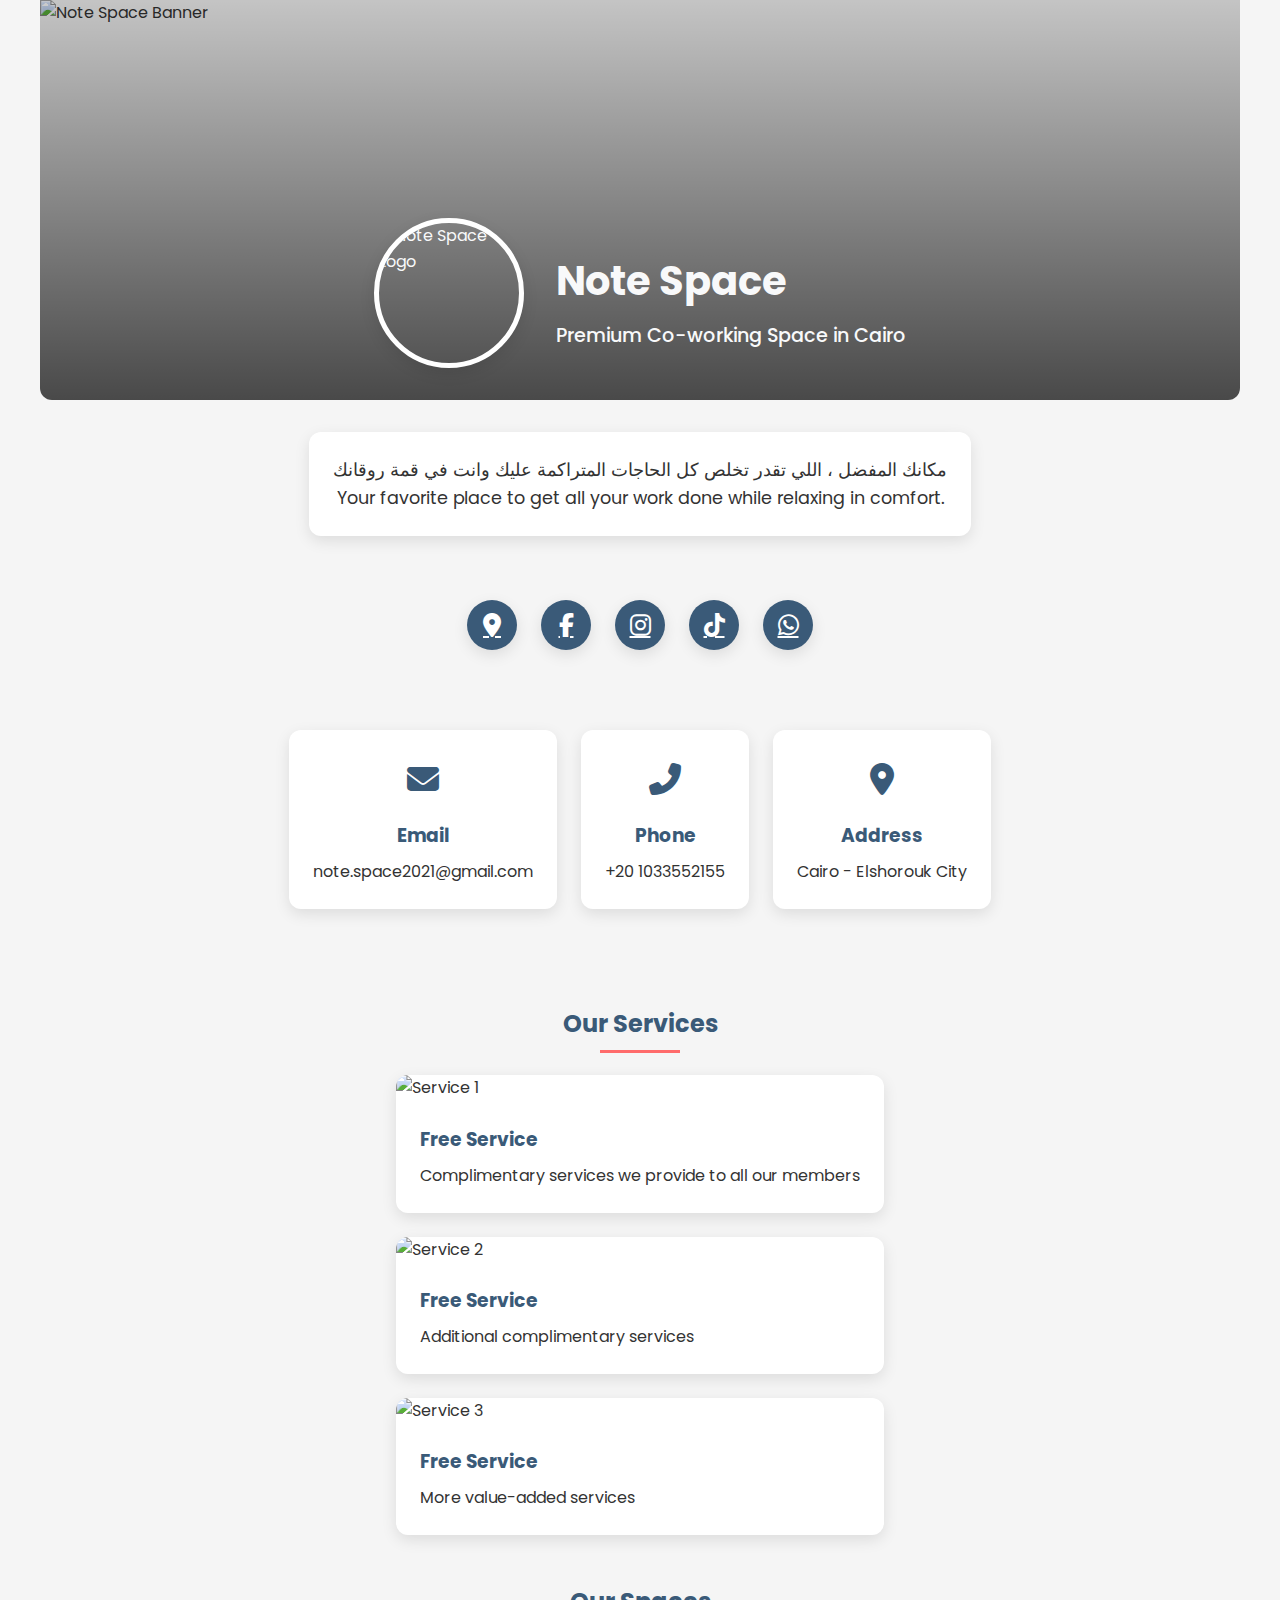
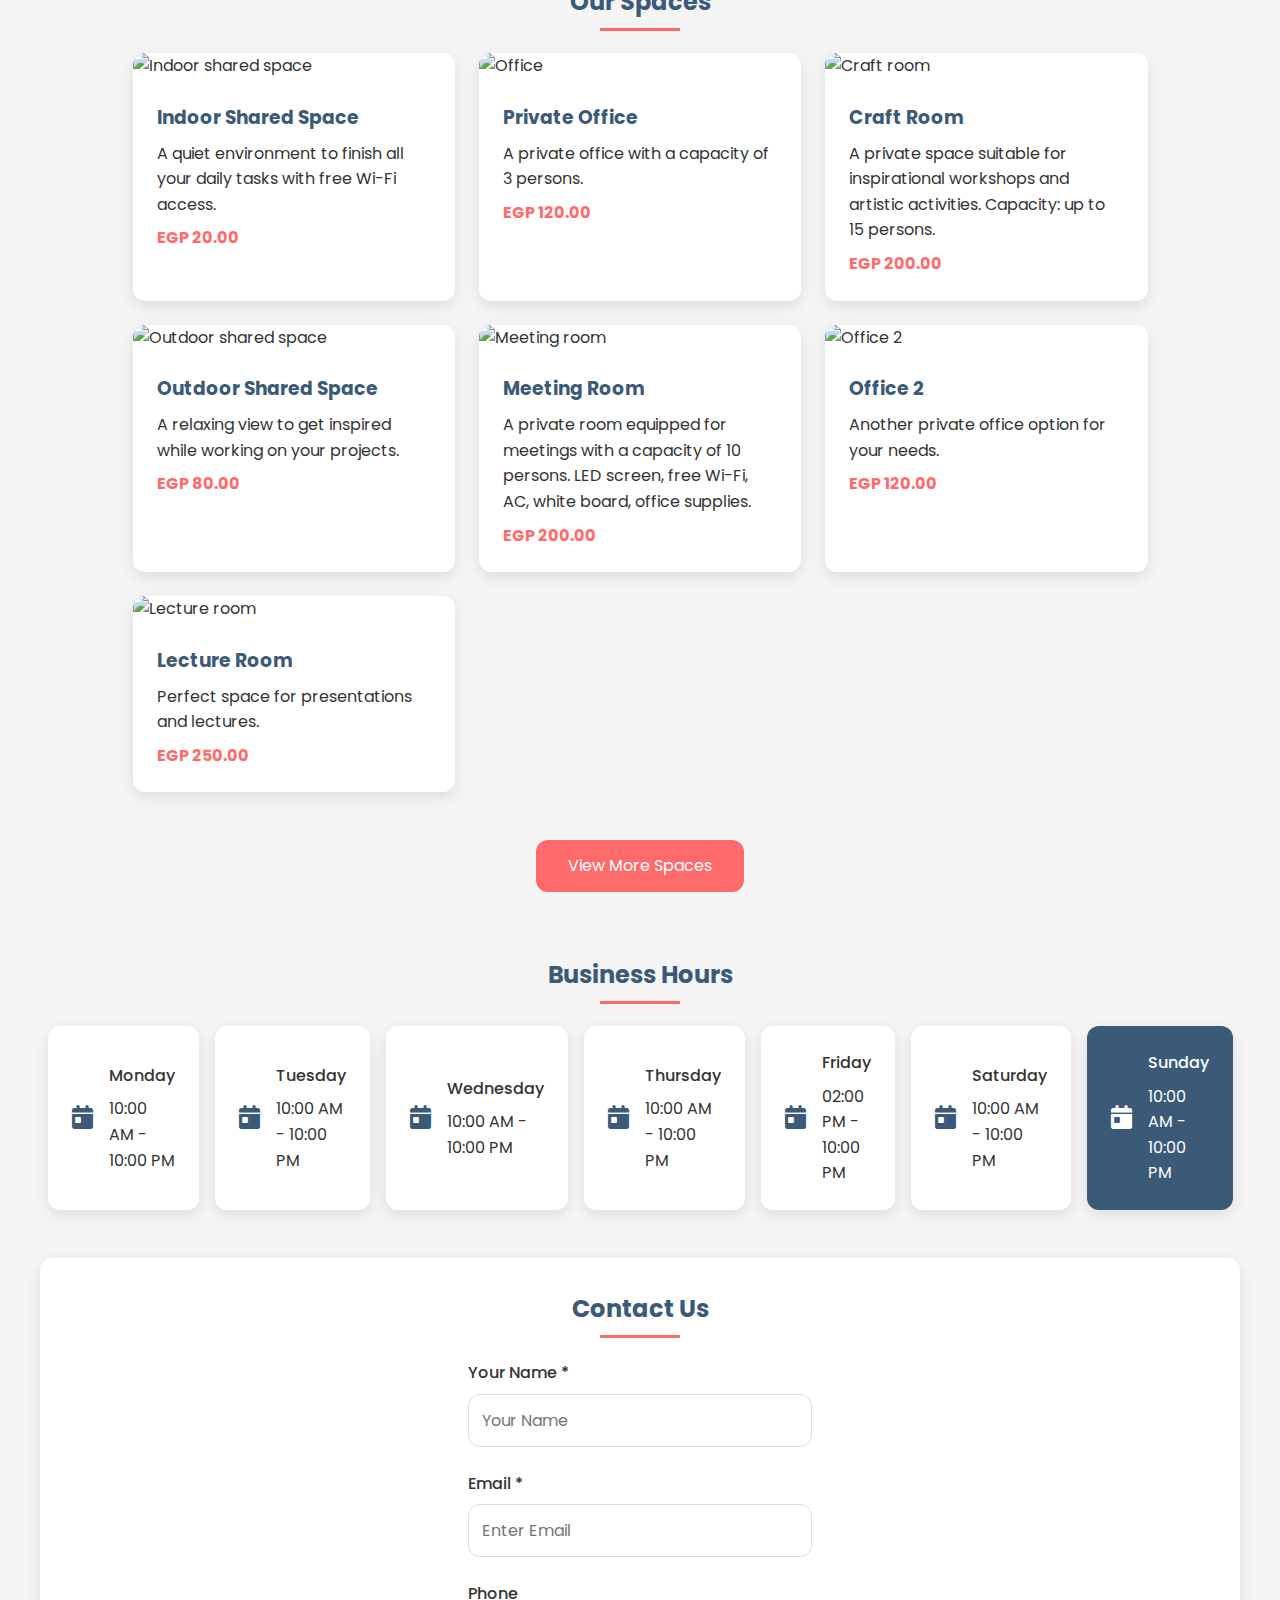
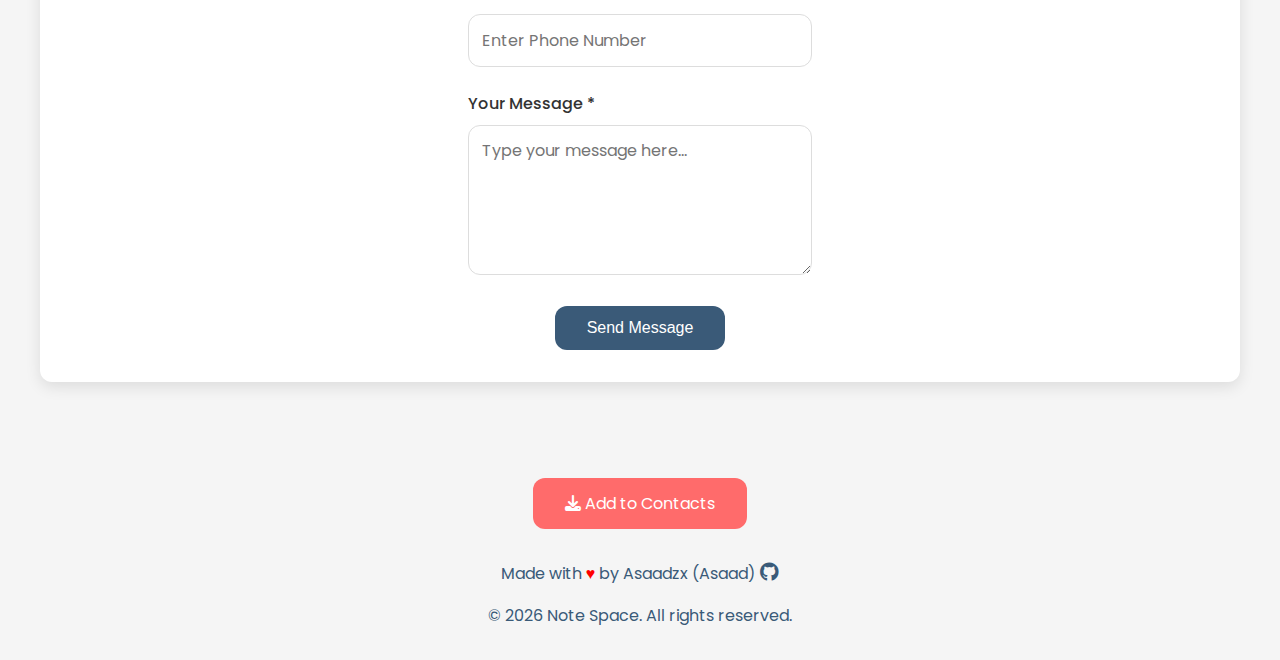
==== commit b5be3602: "Update author name in footer to include full name" ====
--- a/index.html
+++ b/index.html
@@ -732,7 +732,7 @@
             </div>
             
             <div style="text-align: center; margin-top: 2rem;">
-                <a href="/products/2792/products.html" class="add-contact-btn">View More Spaces</a>
+                <a href="https://asaadzx.github.io/Note-Space-Website/products/2792/products" class="add-contact-btn">View More Spaces</a>
             </div>
         </section>
         
@@ -852,7 +852,7 @@
                 <p style="margin-top: 1rem;">
                     Made with <span style="color: red;">♥</span> by 
                     <a href="https://github.com/Asaadzx" target="_blank" style="text-decoration: none; color: var(--primary-color);">
-                        Asaadzx <i class="fab fa-github" style="font-size: 1.2rem;"></i>
+                        Asaadzx (Asaad) <i class="fab fa-github" style="font-size: 1.2rem;"></i>
                     </a>
                 </p>
                 <p style="margin-top: 1rem;">© <span id="currentYear"></span> Note Space. All rights reserved.</p>
